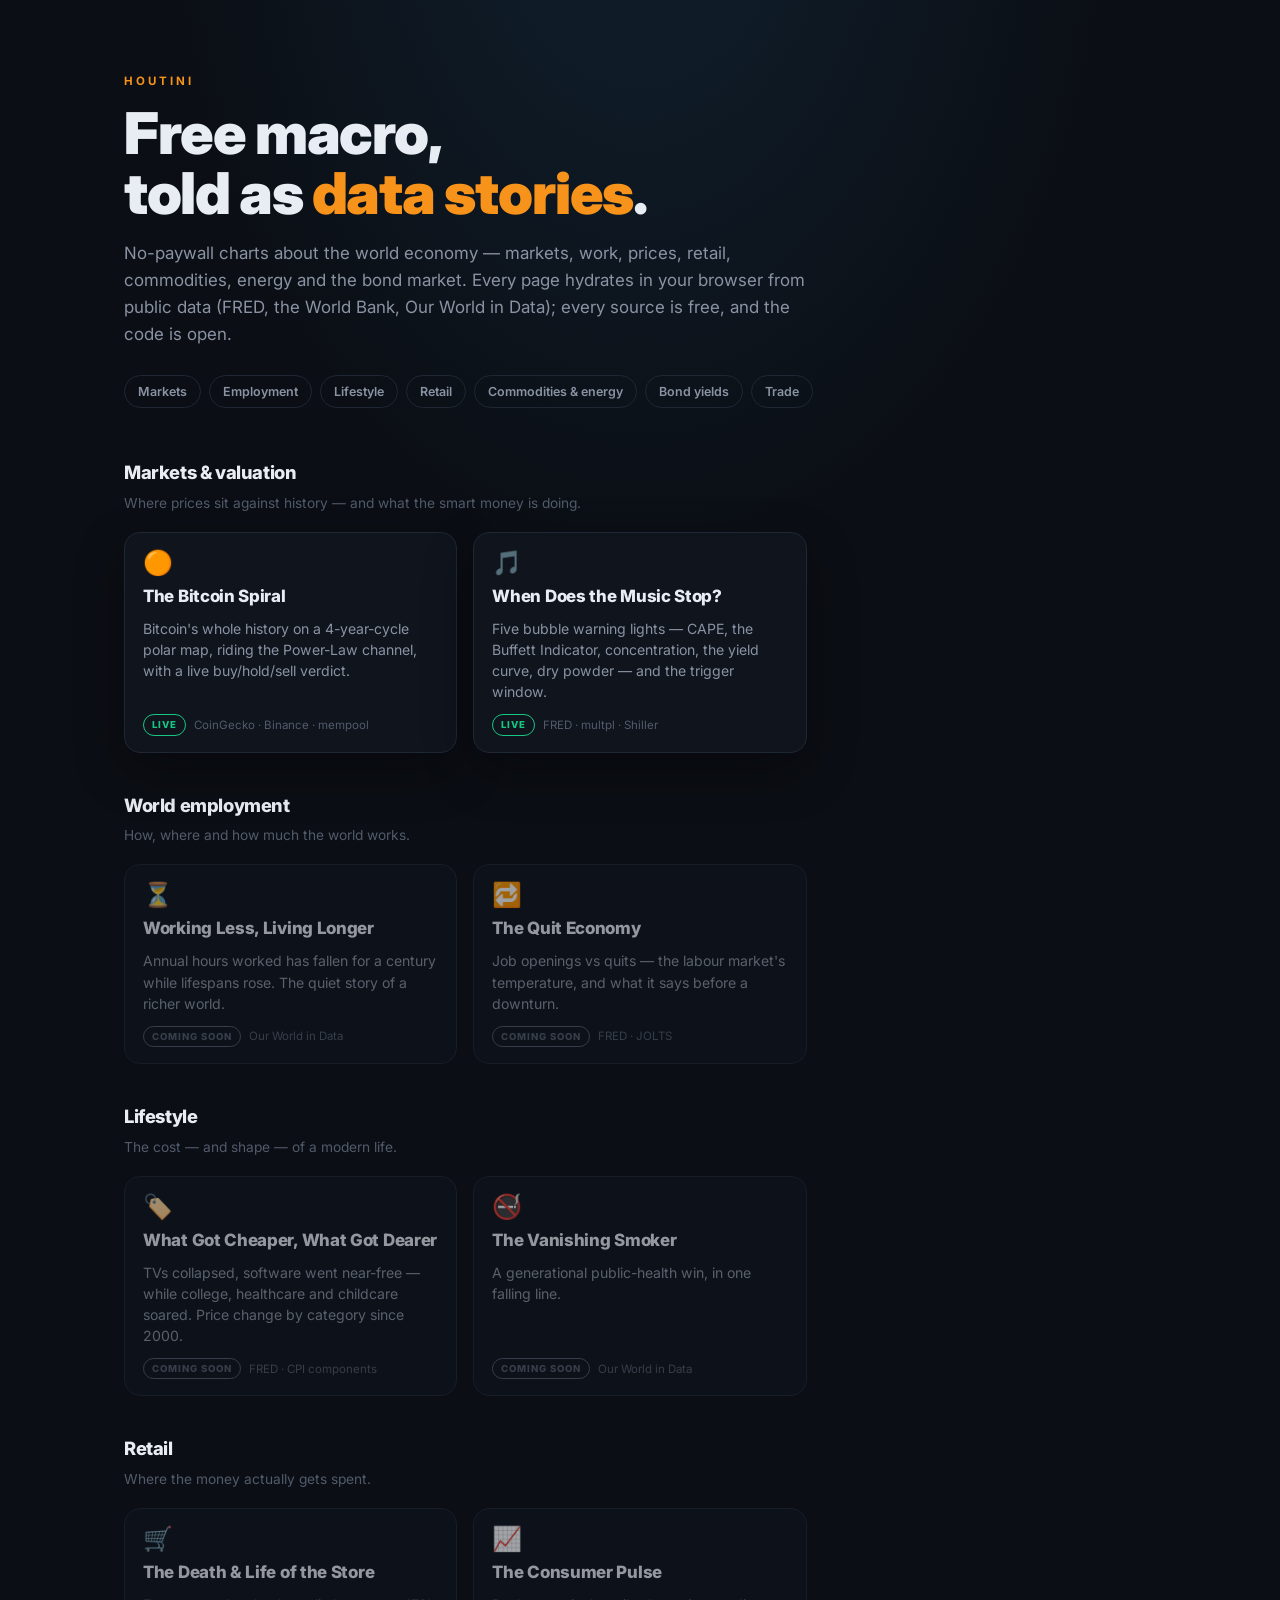
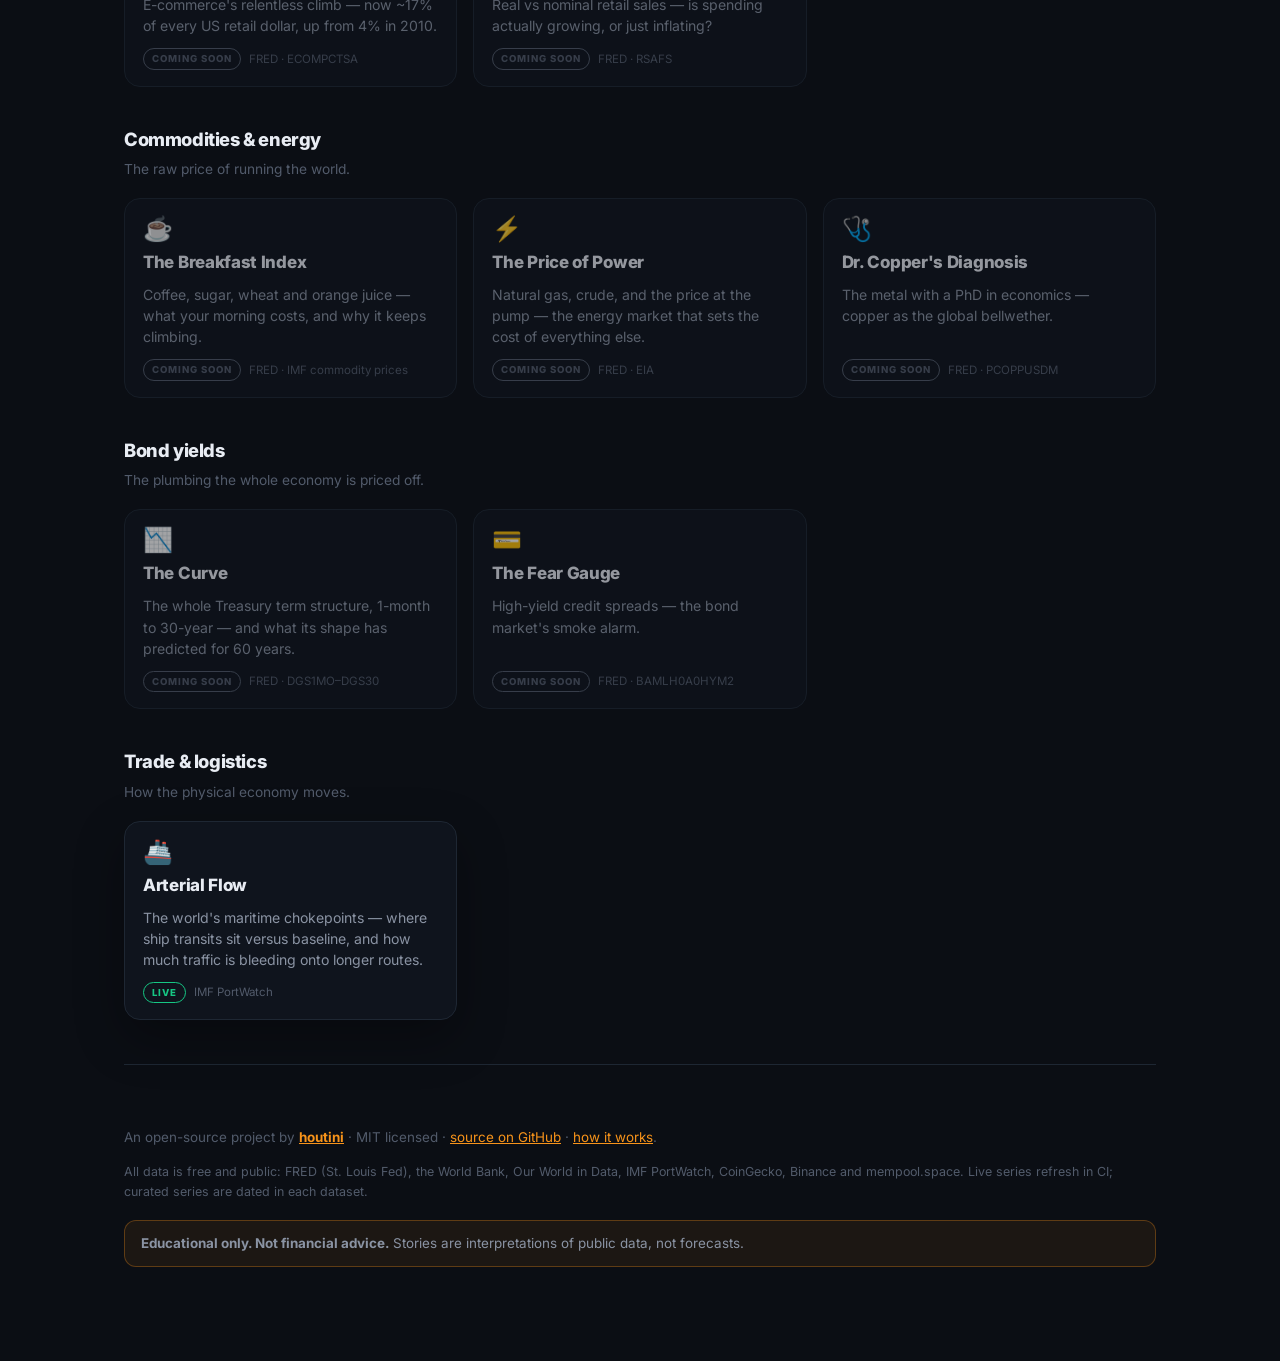
==== index.html @ 3eb6f9e7 "Reframe homepage as a free macro data-story hub + shared scaffold Turn the front door from a single " ====
<!DOCTYPE html>
<html lang="en">
<head>
<meta charset="utf-8">
<meta name="viewport" content="width=device-width, initial-scale=1">
<title>Mandala · free macro data stories by houtini</title>
<meta name="description" content="Free, no-paywall data stories about the world economy — markets, work, prices, retail, commodities, energy and bond yields. Every chart hydrates from public data; every source is free.">
<meta property="og:type" content="website">
<meta property="og:url" content="https://richybaxter.github.io/Mandala/">
<meta property="og:title" content="Mandala · free macro data stories">
<meta property="og:description" content="Free, no-paywall data stories about the world economy. By houtini.">
<meta property="og:image" content="https://richybaxter.github.io/Mandala/og.png">
<meta property="og:image:width" content="1200">
<meta property="og:image:height" content="630">
<meta name="twitter:card" content="summary_large_image">
<meta name="twitter:title" content="Mandala · free macro data stories">
<meta name="twitter:description" content="Free, no-paywall data stories about the world economy. By houtini.">
<meta name="twitter:image" content="https://richybaxter.github.io/Mandala/og.png">
<link rel="preconnect" href="https://fonts.googleapis.com">
<link rel="preconnect" href="https://fonts.gstatic.com" crossorigin>
<link href="https://fonts.googleapis.com/css2?family=Inter:wght@400;500;600;700;800;900&display=swap" rel="stylesheet">
<link rel="stylesheet" href="assets/macro.css">
</head>
<body>
<div class="wrap">

  <header class="hub-header reveal">
    <p class="kicker"><a href="https://houtini.com" target="_blank" rel="noopener">HOUTINI</a></p>
    <h1>Free macro,<br>told as <span class="accent">data stories</span>.</h1>
    <p class="lede">No-paywall charts about the world economy — markets, work, prices, retail, commodities, energy and the bond market. Every page hydrates in your browser from public data (FRED, the World Bank, Our World in Data); every source is free, and the code is open.</p>
    <nav class="themenav">
      <a href="#markets">Markets</a>
      <a href="#employment">Employment</a>
      <a href="#lifestyle">Lifestyle</a>
      <a href="#retail">Retail</a>
      <a href="#commodities">Commodities &amp; energy</a>
      <a href="#bonds">Bond yields</a>
      <a href="#trade">Trade</a>
    </nav>
  </header>

  <!-- MARKETS -->
  <section class="theme-sec reveal" id="markets">
    <h2>Markets &amp; valuation</h2>
    <p class="th-sub">Where prices sit against history — and what the smart money is doing.</p>
    <div class="cards">
      <a class="scard" href="dashboard.html">
        <div class="ic">🟠</div>
        <div class="t">The Bitcoin Spiral</div>
        <div class="hook">Bitcoin's whole history on a 4-year-cycle polar map, riding the Power-Law channel, with a live buy/hold/sell verdict.</div>
        <div class="meta"><span class="badge live">Live</span><span class="srcline">CoinGecko · Binance · mempool</span></div>
      </a>
      <a class="scard" href="dashboards/music-stops/index.html">
        <div class="ic">🎵</div>
        <div class="t">When Does the Music Stop?</div>
        <div class="hook">Five bubble warning lights — CAPE, the Buffett Indicator, concentration, the yield curve, dry powder — and the trigger window.</div>
        <div class="meta"><span class="badge live">Live</span><span class="srcline">FRED · multpl · Shiller</span></div>
      </a>
    </div>
  </section>

  <!-- EMPLOYMENT -->
  <section class="theme-sec reveal" id="employment">
    <h2>World employment</h2>
    <p class="th-sub">How, where and how much the world works.</p>
    <div class="cards">
      <div class="scard soon">
        <div class="ic">⏳</div>
        <div class="t">Working Less, Living Longer</div>
        <div class="hook">Annual hours worked has fallen for a century while lifespans rose. The quiet story of a richer world.</div>
        <div class="meta"><span class="badge soon">Coming soon</span><span class="srcline">Our World in Data</span></div>
      </div>
      <div class="scard soon">
        <div class="ic">🔁</div>
        <div class="t">The Quit Economy</div>
        <div class="hook">Job openings vs quits — the labour market's temperature, and what it says before a downturn.</div>
        <div class="meta"><span class="badge soon">Coming soon</span><span class="srcline">FRED · JOLTS</span></div>
      </div>
    </div>
  </section>

  <!-- LIFESTYLE -->
  <section class="theme-sec reveal" id="lifestyle">
    <h2>Lifestyle</h2>
    <p class="th-sub">The cost — and shape — of a modern life.</p>
    <div class="cards">
      <div class="scard soon">
        <div class="ic">🏷️</div>
        <div class="t">What Got Cheaper, What Got Dearer</div>
        <div class="hook">TVs collapsed, software went near-free — while college, healthcare and childcare soared. Price change by category since 2000.</div>
        <div class="meta"><span class="badge soon">Coming soon</span><span class="srcline">FRED · CPI components</span></div>
      </div>
      <div class="scard soon">
        <div class="ic">🚭</div>
        <div class="t">The Vanishing Smoker</div>
        <div class="hook">A generational public-health win, in one falling line.</div>
        <div class="meta"><span class="badge soon">Coming soon</span><span class="srcline">Our World in Data</span></div>
      </div>
    </div>
  </section>

  <!-- RETAIL -->
  <section class="theme-sec reveal" id="retail">
    <h2>Retail</h2>
    <p class="th-sub">Where the money actually gets spent.</p>
    <div class="cards">
      <div class="scard soon">
        <div class="ic">🛒</div>
        <div class="t">The Death &amp; Life of the Store</div>
        <div class="hook">E-commerce's relentless climb — now ~17% of every US retail dollar, up from 4% in 2010.</div>
        <div class="meta"><span class="badge soon">Coming soon</span><span class="srcline">FRED · ECOMPCTSA</span></div>
      </div>
      <div class="scard soon">
        <div class="ic">📈</div>
        <div class="t">The Consumer Pulse</div>
        <div class="hook">Real vs nominal retail sales — is spending actually growing, or just inflating?</div>
        <div class="meta"><span class="badge soon">Coming soon</span><span class="srcline">FRED · RSAFS</span></div>
      </div>
    </div>
  </section>

  <!-- COMMODITIES & ENERGY -->
  <section class="theme-sec reveal" id="commodities">
    <h2>Commodities &amp; energy</h2>
    <p class="th-sub">The raw price of running the world.</p>
    <div class="cards">
      <div class="scard soon">
        <div class="ic">☕</div>
        <div class="t">The Breakfast Index</div>
        <div class="hook">Coffee, sugar, wheat and orange juice — what your morning costs, and why it keeps climbing.</div>
        <div class="meta"><span class="badge soon">Coming soon</span><span class="srcline">FRED · IMF commodity prices</span></div>
      </div>
      <div class="scard soon">
        <div class="ic">⚡</div>
        <div class="t">The Price of Power</div>
        <div class="hook">Natural gas, crude, and the price at the pump — the energy market that sets the cost of everything else.</div>
        <div class="meta"><span class="badge soon">Coming soon</span><span class="srcline">FRED · EIA</span></div>
      </div>
      <div class="scard soon">
        <div class="ic">🩺</div>
        <div class="t">Dr. Copper's Diagnosis</div>
        <div class="hook">The metal with a PhD in economics — copper as the global bellwether.</div>
        <div class="meta"><span class="badge soon">Coming soon</span><span class="srcline">FRED · PCOPPUSDM</span></div>
      </div>
    </div>
  </section>

  <!-- BONDS -->
  <section class="theme-sec reveal" id="bonds">
    <h2>Bond yields</h2>
    <p class="th-sub">The plumbing the whole economy is priced off.</p>
    <div class="cards">
      <div class="scard soon">
        <div class="ic">📉</div>
        <div class="t">The Curve</div>
        <div class="hook">The whole Treasury term structure, 1-month to 30-year — and what its shape has predicted for 60 years.</div>
        <div class="meta"><span class="badge soon">Coming soon</span><span class="srcline">FRED · DGS1MO–DGS30</span></div>
      </div>
      <div class="scard soon">
        <div class="ic">💳</div>
        <div class="t">The Fear Gauge</div>
        <div class="hook">High-yield credit spreads — the bond market's smoke alarm.</div>
        <div class="meta"><span class="badge soon">Coming soon</span><span class="srcline">FRED · BAMLH0A0HYM2</span></div>
      </div>
    </div>
  </section>

  <!-- TRADE -->
  <section class="theme-sec reveal" id="trade">
    <h2>Trade &amp; logistics</h2>
    <p class="th-sub">How the physical economy moves.</p>
    <div class="cards">
      <a class="scard" href="dashboards/maritime/index.html">
        <div class="ic">🚢</div>
        <div class="t">Arterial Flow</div>
        <div class="hook">The world's maritime chokepoints — where ship transits sit versus baseline, and how much traffic is bleeding onto longer routes.</div>
        <div class="meta"><span class="badge live">Live</span><span class="srcline">IMF PortWatch</span></div>
      </a>
    </div>
  </section>

  <footer class="site reveal">
    <p>An open-source project by <strong><a href="https://houtini.com" target="_blank" rel="noopener">houtini</a></strong> · MIT licensed · <a href="https://github.com/richyBaxter/Mandala" target="_blank" rel="noopener">source on GitHub</a> · <a href="docs/how-it-works.md">how it works</a>.</p>
    <p class="src">All data is free and public: FRED (St. Louis Fed), the World Bank, Our World in Data, IMF PortWatch, CoinGecko, Binance and mempool.space. Live series refresh in CI; curated series are dated in each dataset.</p>
    <p class="disc"><strong>Educational only. Not financial advice.</strong> Stories are interpretations of public data, not forecasts.</p>
  </footer>

</div>
<script src="assets/macro.js"></script>
</body>
</html>
---- assets/macro.css ----
/* houtini · Mandala — shared macro design system.
   House tokens + the data-story scaffold (hub cards + story chapters),
   extracted from dashboards/music-stops so new stories stay thin.
   No build step: link this, then assets/macro.js. */

:root {
  color-scheme: dark;
  /* house tokens */
  --bg:#0b0e14; --panel:#0f141d; --panel2:#0c111a; --border:#1e2733;
  --ink:#e8ecf3; --muted:#8a93a3; --faint:#525b6b;
  --btc:#f7931a; --buy:#16c784; --fair:#f0a92b; --sell:#ea3943; --sky:#38bdf8;
  /* complementary data-viz extension */
  --violet:#a78bfa; --pink:#ec4899; --crimson:#b11226;
  --danger:#ea3943; --danger-band:rgba(234,57,67,.12);
}
* { box-sizing:border-box; }
html { scroll-behavior:smooth; }
body {
  margin:0; font-family:Inter,-apple-system,"Segoe UI",Roboto,Helvetica,Arial,sans-serif;
  background:var(--bg); color:var(--ink); line-height:1.6; -webkit-font-smoothing:antialiased;
  background-image:radial-gradient(70% 45% at 50% -5%, #10202e 0%, var(--bg) 55%);
}
.wrap { max-width:1080px; margin:0 auto; padding:0 24px; }
a { color:var(--btc); }

/* ---------- shared header ---------- */
.kicker { color:var(--btc); font-size:.72rem; font-weight:700; letter-spacing:3px; margin:0 0 14px; }
.kicker a { color:inherit; text-decoration:none; }
.lede { color:var(--muted); max-width:64ch; font-size:1.06rem; }

/* ---------- HUB homepage ---------- */
.hub-header { padding:72px 0 8px; }
.hub-header h1 { font-size:clamp(2.4rem,6vw,3.6rem); font-weight:900; letter-spacing:-1.4px; margin:0 0 14px; line-height:1.03; }
.hub-header h1 .accent { color:var(--btc); }
.themenav { display:flex; flex-wrap:wrap; gap:8px; margin:26px 0 8px; }
.themenav a { font-size:.78rem; font-weight:600; color:var(--muted); text-decoration:none;
  border:1px solid var(--border); border-radius:999px; padding:6px 13px; transition:border-color .15s,color .15s; }
.themenav a:hover { border-color:var(--btc); color:var(--btc); }

.theme-sec { padding:34px 0 4px; }
.theme-sec h2 { font-size:1.15rem; font-weight:800; letter-spacing:-.4px; margin:0 0 4px; }
.theme-sec .th-sub { color:var(--faint); font-size:.86rem; margin:0 0 18px; }

.cards { display:grid; grid-template-columns:repeat(auto-fill, minmax(290px,1fr)); gap:16px; }
.scard { position:relative; display:flex; flex-direction:column; gap:8px;
  background:var(--panel); border:1px solid var(--border); border-radius:16px; padding:18px 18px 16px;
  text-decoration:none; color:var(--ink); box-shadow:0 18px 50px rgba(0,0,0,.32);
  transition:border-color .15s, transform .15s, box-shadow .15s; }
.scard:hover { border-color:var(--btc); transform:translateY(-3px); box-shadow:0 26px 60px rgba(0,0,0,.45); }
.scard.soon { opacity:.62; cursor:default; box-shadow:none; }
.scard.soon:hover { border-color:var(--border); transform:none; }
.scard .ic { font-size:1.5rem; line-height:1; }
.scard .t { font-size:1.06rem; font-weight:800; letter-spacing:-.3px; }
.scard .hook { color:var(--muted); font-size:.88rem; line-height:1.5; flex:1; }
.scard .meta { display:flex; align-items:center; gap:8px; margin-top:4px; }
.badge { font-size:.6rem; font-weight:800; letter-spacing:1px; text-transform:uppercase;
  border-radius:999px; padding:2px 8px; border:1px solid currentColor; }
.badge.live { color:var(--buy); }
.badge.curated { color:var(--fair); }
.badge.soon { color:var(--faint); }
.scard .srcline { color:var(--faint); font-size:.72rem; }

/* ---------- STORY scaffold (chapters) ---------- */
.progress { position:fixed; top:0; left:0; height:3px; width:0%; z-index:60;
  background:linear-gradient(90deg,var(--btc),var(--danger)); transition:width .1s linear; }
.story-header { padding:72px 0 8px; text-align:center; }
.story-header h1 { font-size:clamp(2.2rem,7vw,3.8rem); font-weight:900; letter-spacing:-1.4px; margin:0 0 14px; line-height:1.04; }
.story-header .lede { margin:0 auto 10px; }
.scrollcue { margin:42px auto 0; color:var(--faint); font-size:.78rem; letter-spacing:2px; text-align:center; animation:bob 2s ease-in-out infinite; }
@keyframes bob { 0%,100%{ transform:translateY(0);} 50%{ transform:translateY(6px);} }

section.chapter { padding:64px 0; border-top:1px solid var(--border); }
section.chapter:first-of-type { border-top:0; }
.chnum { font-size:.74rem; font-weight:700; letter-spacing:3px; color:var(--btc); margin:0 0 8px; }
.chtitle { font-size:clamp(1.5rem,4vw,2.1rem); font-weight:800; letter-spacing:-.6px; margin:0 0 6px; }
.chsub { color:var(--muted); margin:0 0 24px; max-width:64ch; }

.stat-row { display:flex; flex-wrap:wrap; gap:14px; margin:0 0 22px; }
.stat { background:var(--panel); border:1px solid var(--border); border-radius:14px; padding:14px 18px; flex:1; min-width:150px; }
.stat .big { font-size:1.9rem; font-weight:900; letter-spacing:-1px; line-height:1; }
.stat .big.alarm { color:var(--danger); } .stat .big.accent { color:var(--btc); } .stat .big.good { color:var(--buy); }
.stat .lab { color:var(--muted); font-size:.76rem; margin-top:7px; }

.card { background:var(--panel); border:1px solid var(--border); border-radius:18px;
  padding:18px 20px 14px; box-shadow:0 24px 60px rgba(0,0,0,.4); }
.card h3 { font-size:.98rem; font-weight:700; margin:0 0 2px; }
.card .hint { color:var(--muted); font-size:.8rem; margin:0 0 14px; }
.chart-box { position:relative; height:340px; }
.chart-box.short { height:230px; }
canvas { width:100% !important; }
.twin { display:grid; grid-template-columns:1fr 1fr; gap:18px; align-items:center; }
@media (max-width:720px){ .twin { grid-template-columns:1fr; } }

.ai { margin:20px 0 0; background:var(--panel2); border:1px solid var(--border);
  border-left:3px solid var(--sky); border-radius:12px; padding:16px 18px; }
.ai .badge2 { font-size:.6rem; font-weight:800; letter-spacing:1.5px; color:var(--sky);
  border:1px solid var(--sky); border-radius:999px; padding:2px 8px; }
.ai .src { font-size:.66rem; color:var(--faint); margin-left:8px; }
.ai p { margin:12px 0 0; font-size:1.04rem; color:var(--ink); }

/* reveal-on-scroll */
.reveal { opacity:0; transform:translateY(26px); transition:opacity .7s ease, transform .7s ease; }
.reveal.in { opacity:1; transform:none; }
@media (prefers-reduced-motion: reduce){ .reveal { opacity:1; transform:none; transition:none; } .scrollcue{ animation:none; } }

/* ---------- shared footer ---------- */
footer.site { color:var(--faint); font-size:.84rem; padding:48px 0 80px; border-top:1px solid var(--border); margin-top:40px; }
footer.site a { color:var(--btc); }
footer.site .src { font-size:.78rem; margin-top:10px; }
.back { display:inline-block; margin-bottom:18px; color:var(--btc); text-decoration:none; font-size:.9rem; }
.disc { background:rgba(247,147,26,.07); border:1px solid rgba(247,147,26,.3);
  padding:12px 16px; border-radius:12px; font-size:.84rem; color:var(--muted); margin-top:18px; }
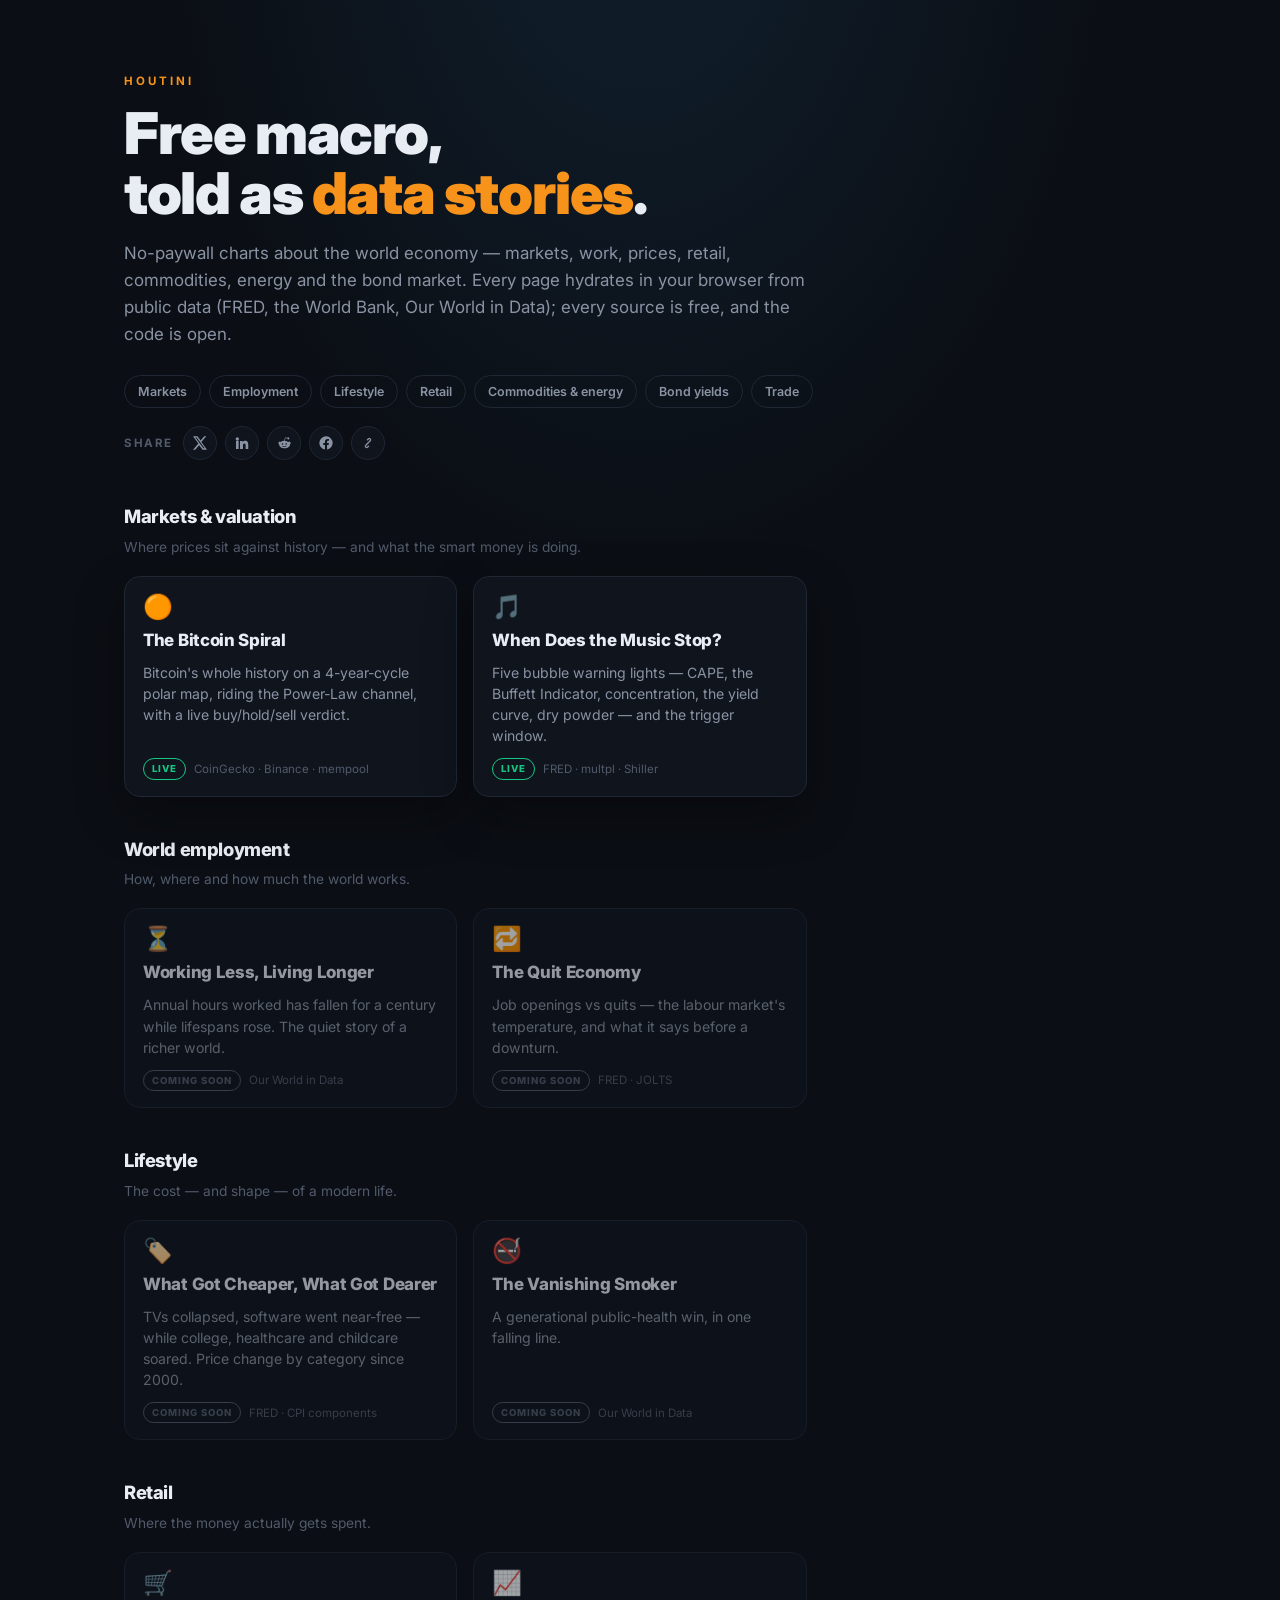
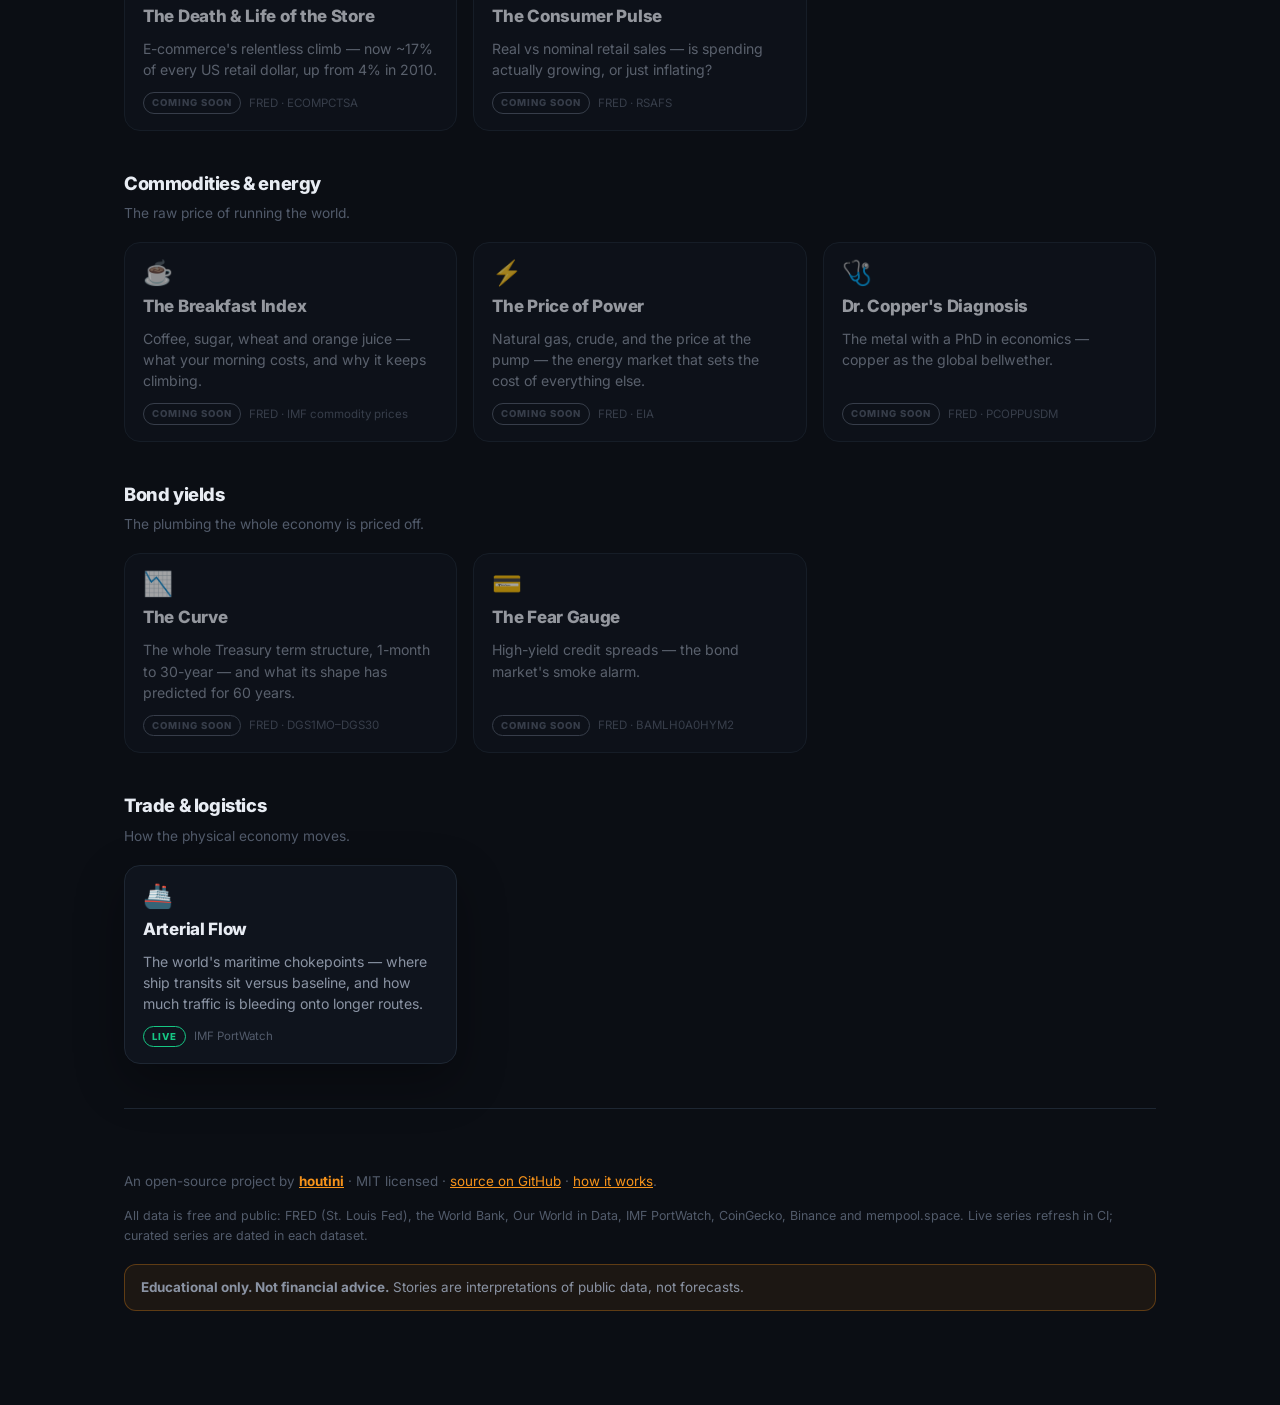
==== commit 717d1984: "Add share buttons, page-stats scaffold, and Dataset structured data - assets/macro.js + macro.css: a" ====
--- a/index.html
+++ b/index.html
@@ -20,6 +20,71 @@
 <link rel="preconnect" href="https://fonts.gstatic.com" crossorigin>
 <link href="https://fonts.googleapis.com/css2?family=Inter:wght@400;500;600;700;800;900&display=swap" rel="stylesheet">
 <link rel="stylesheet" href="assets/macro.css">
+<script type="application/ld+json">
+{
+  "@context": "https://schema.org",
+  "@graph": [
+    {
+      "@type": "WebSite",
+      "@id": "https://richybaxter.github.io/Mandala/#website",
+      "url": "https://richybaxter.github.io/Mandala/",
+      "name": "Mandala — free macro data stories",
+      "description": "Free, no-paywall data stories about the world economy: markets, employment, lifestyle, retail, commodities, energy and bond yields.",
+      "publisher": { "@id": "https://houtini.com/#org" },
+      "inLanguage": "en"
+    },
+    {
+      "@type": "Organization",
+      "@id": "https://houtini.com/#org",
+      "name": "houtini",
+      "url": "https://houtini.com",
+      "sameAs": ["https://github.com/richyBaxter/Mandala"]
+    },
+    {
+      "@type": "DataCatalog",
+      "@id": "https://richybaxter.github.io/Mandala/#catalog",
+      "name": "Mandala data stories",
+      "description": "A catalogue of free, browser-rendered macroeconomic data stories, each sourced from public data (FRED, the World Bank, Our World in Data, IMF PortWatch).",
+      "url": "https://richybaxter.github.io/Mandala/",
+      "publisher": { "@id": "https://houtini.com/#org" },
+      "isAccessibleForFree": true,
+      "license": "https://opensource.org/licenses/MIT",
+      "dataset": [
+        {
+          "@type": "Dataset",
+          "name": "The Bitcoin Spiral & Monitor",
+          "description": "Bitcoin price on a 4-year-cycle Power-Law map, plus live valuation, sentiment, flow and network signals synthesised into a single verdict.",
+          "url": "https://richybaxter.github.io/Mandala/dashboard.html",
+          "keywords": ["Bitcoin", "Power Law", "valuation", "ETF flows", "cryptocurrency"],
+          "creator": { "@id": "https://houtini.com/#org" },
+          "isAccessibleForFree": true,
+          "license": "https://opensource.org/licenses/MIT"
+        },
+        {
+          "@type": "Dataset",
+          "name": "When Does the Music Stop? — US market-bubble indicators",
+          "description": "Five valuation and risk indicators (Shiller CAPE, Buffett Indicator, S&P 500 concentration, the 10Y-3M yield curve, institutional cash reserves) and a trigger-window timeline.",
+          "url": "https://richybaxter.github.io/Mandala/dashboards/music-stops/",
+          "keywords": ["Shiller CAPE", "Buffett Indicator", "yield curve", "market concentration", "stock market valuation"],
+          "creator": { "@id": "https://houtini.com/#org" },
+          "isAccessibleForFree": true,
+          "license": "https://opensource.org/licenses/MIT"
+        },
+        {
+          "@type": "Dataset",
+          "name": "Arterial Flow — maritime chokepoints",
+          "description": "Daily ship-transit deviation from baseline at the world's maritime chokepoints, and how much traffic is diverting onto longer routes.",
+          "url": "https://richybaxter.github.io/Mandala/dashboards/maritime/",
+          "keywords": ["maritime trade", "chokepoints", "shipping", "trade diversion", "logistics"],
+          "creator": { "@id": "https://houtini.com/#org" },
+          "isAccessibleForFree": true,
+          "license": "https://opensource.org/licenses/MIT"
+        }
+      ]
+    }
+  ]
+}
+</script>
 </head>
 <body>
 <div class="wrap">
@@ -37,6 +102,7 @@
       <a href="#bonds">Bond yields</a>
       <a href="#trade">Trade</a>
     </nav>
+    <div class="share" data-share data-title="Mandala · free macro data stories" style="margin-top:18px"></div>
   </header>
 
   <!-- MARKETS -->
@@ -180,6 +246,7 @@
   </section>
 
   <footer class="site reveal">
+    <div class="stats" data-views style="margin-bottom:16px"></div>
     <p>An open-source project by <strong><a href="https://houtini.com" target="_blank" rel="noopener">houtini</a></strong> · MIT licensed · <a href="https://github.com/richyBaxter/Mandala" target="_blank" rel="noopener">source on GitHub</a> · <a href="docs/how-it-works.md">how it works</a>.</p>
     <p class="src">All data is free and public: FRED (St. Louis Fed), the World Bank, Our World in Data, IMF PortWatch, CoinGecko, Binance and mempool.space. Live series refresh in CI; curated series are dated in each dataset.</p>
     <p class="disc"><strong>Educational only. Not financial advice.</strong> Stories are interpretations of public data, not forecasts.</p>
--- a/assets/macro.css
+++ b/assets/macro.css
@@ -103,6 +103,24 @@
 .reveal.in { opacity:1; transform:none; }
 @media (prefers-reduced-motion: reduce){ .reveal { opacity:1; transform:none; transition:none; } .scrollcue{ animation:none; } }
 
+/* ---------- share bar ---------- */
+.share { display:flex; align-items:center; gap:8px; flex-wrap:wrap; }
+.share .lbl { color:var(--faint); font-size:.72rem; font-weight:700; letter-spacing:1.5px; text-transform:uppercase; margin-right:2px; }
+.share button { display:inline-flex; align-items:center; justify-content:center; width:34px; height:34px; padding:0;
+  background:var(--panel); border:1px solid var(--border); border-radius:999px; color:var(--muted);
+  cursor:pointer; transition:border-color .15s, color .15s, transform .15s; }
+.share button:hover { border-color:var(--btc); color:var(--btc); transform:translateY(-2px); }
+.share button svg { width:16px; height:16px; fill:currentColor; }
+.share .copied { color:var(--buy); font-size:.74rem; font-weight:600; opacity:0; transition:opacity .2s; }
+.share .copied.show { opacity:1; }
+
+/* ---------- page stats ---------- */
+.stats { display:inline-flex; align-items:center; gap:14px; flex-wrap:wrap; color:var(--faint); font-size:.8rem; }
+.stats .pill { display:inline-flex; align-items:baseline; gap:6px; border:1px solid var(--border);
+  border-radius:999px; padding:5px 12px; }
+.stats .pill b { color:var(--ink); font-weight:800; font-variant-numeric:tabular-nums; font-size:.92rem; }
+.stats .pill .dot { width:7px; height:7px; border-radius:50%; background:var(--buy); display:inline-block; align-self:center; }
+
 /* ---------- shared footer ---------- */
 footer.site { color:var(--faint); font-size:.84rem; padding:48px 0 80px; border-top:1px solid var(--border); margin-top:40px; }
 footer.site a { color:var(--btc); }
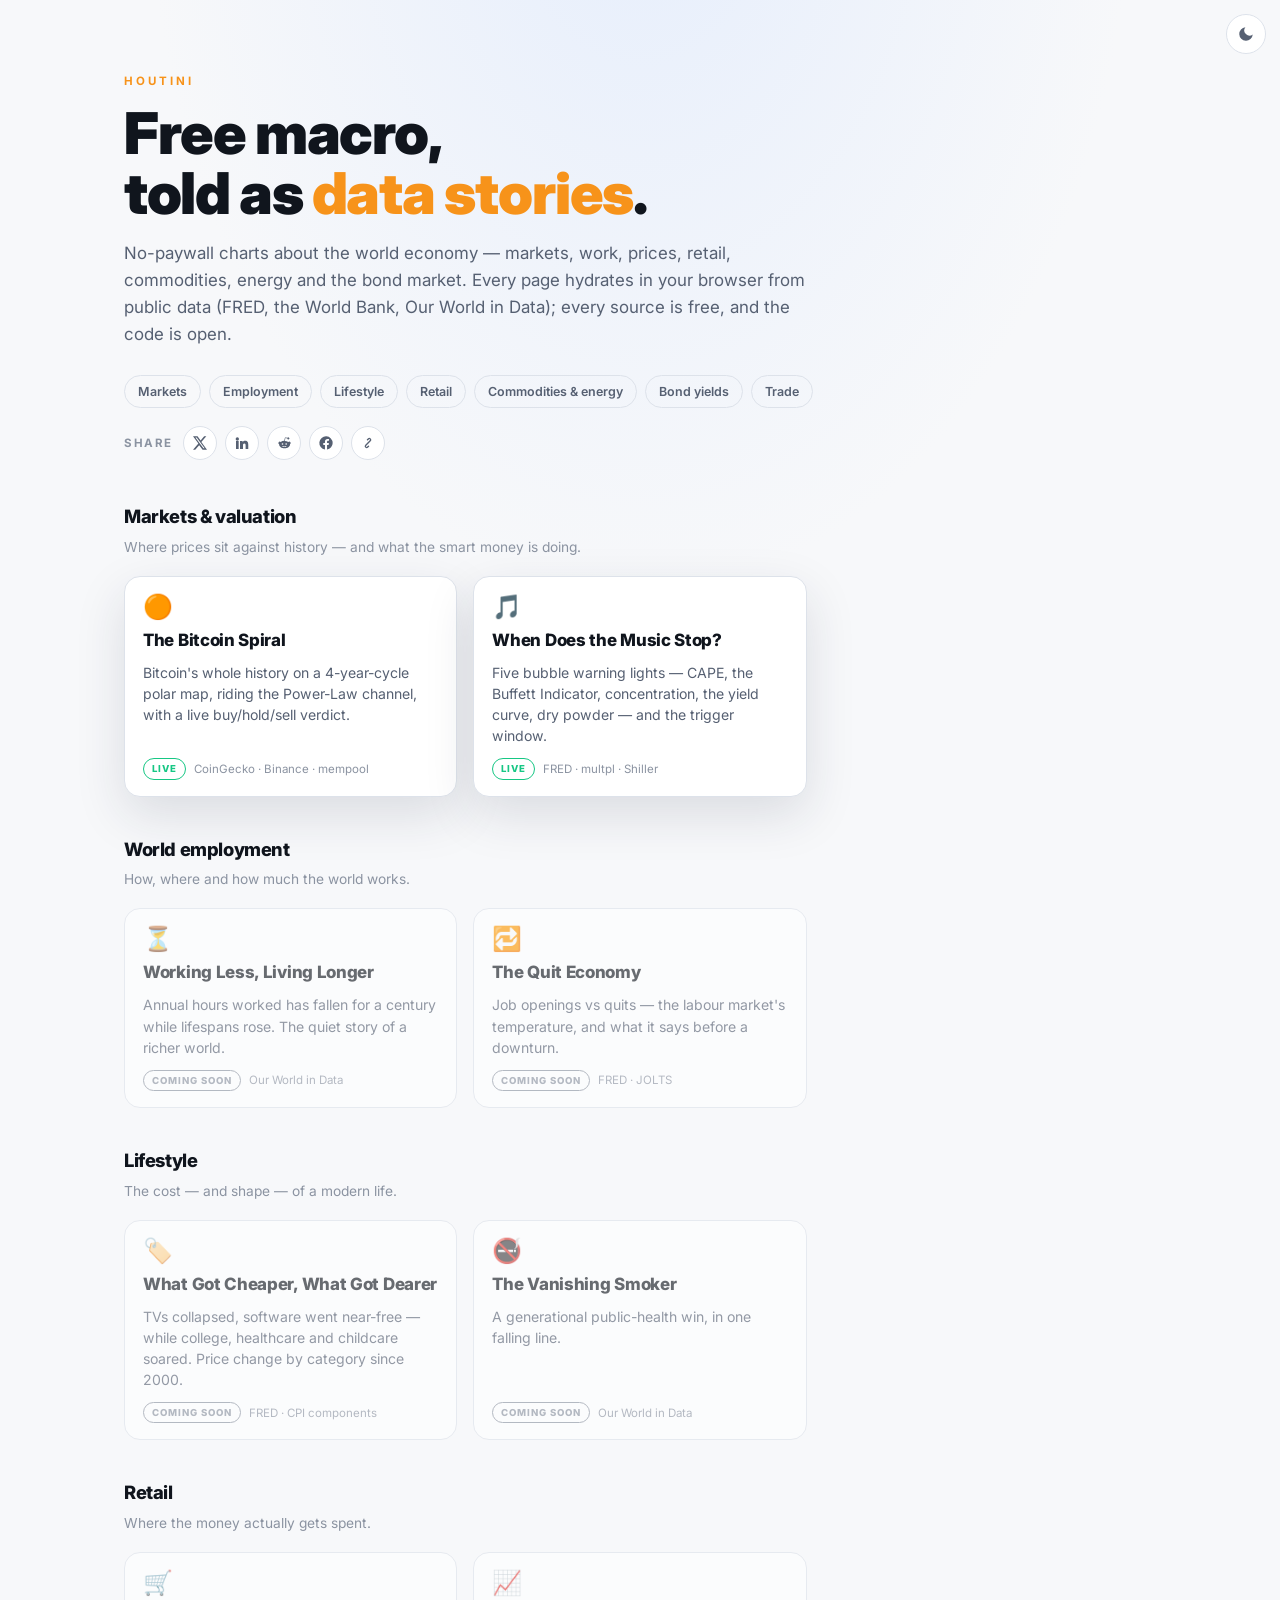
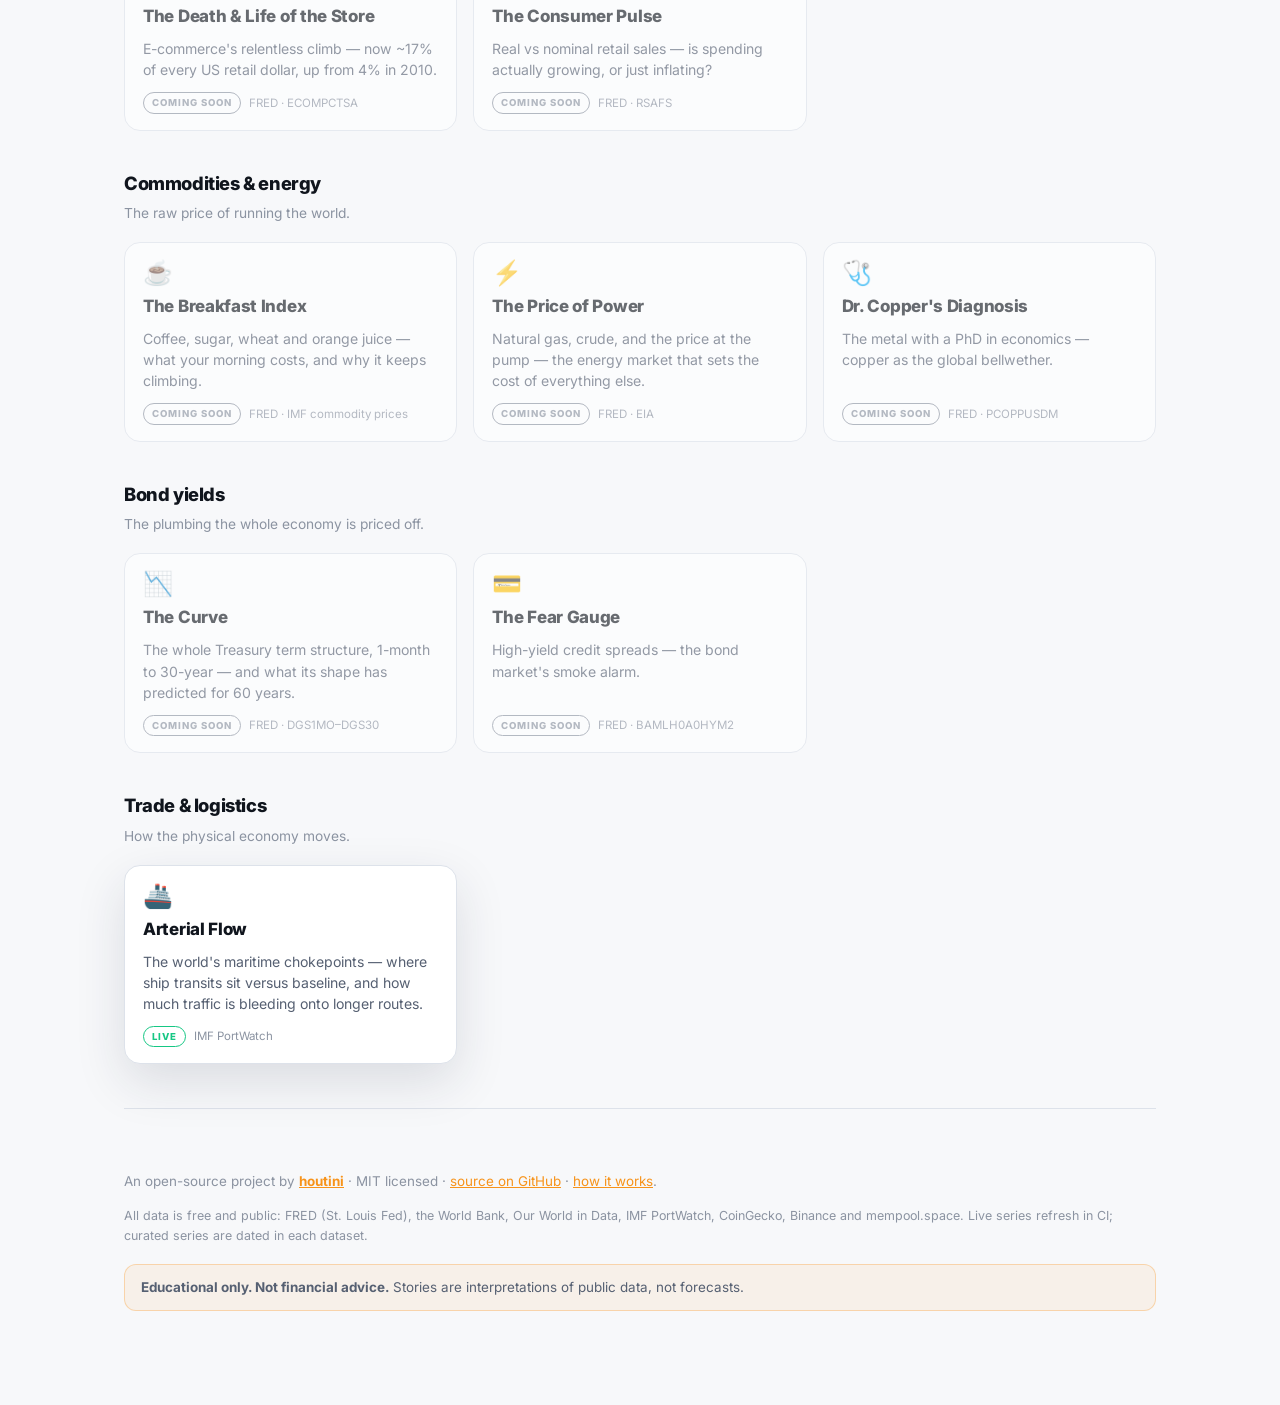
==== commit 2e930aa0: "music-stops: light/dark mode, technical narratives, authority links - Light/dark theme with a persis" ====
--- a/index.html
+++ b/index.html
@@ -20,6 +20,7 @@
 <link rel="preconnect" href="https://fonts.gstatic.com" crossorigin>
 <link href="https://fonts.googleapis.com/css2?family=Inter:wght@400;500;600;700;800;900&display=swap" rel="stylesheet">
 <link rel="stylesheet" href="assets/macro.css">
+<script>/* set theme before paint to avoid a flash */(function(){try{var t=localStorage.getItem('mandala-theme')||(window.matchMedia&&matchMedia('(prefers-color-scheme: light)').matches?'light':'dark');document.documentElement.dataset.theme=t;}catch(e){}})();</script>
 <script type="application/ld+json">
 {
   "@context": "https://schema.org",
--- a/assets/macro.css
+++ b/assets/macro.css
@@ -5,23 +5,40 @@
 
 :root {
   color-scheme: dark;
-  /* house tokens */
+  /* house tokens (dark = default) */
   --bg:#0b0e14; --panel:#0f141d; --panel2:#0c111a; --border:#1e2733;
   --ink:#e8ecf3; --muted:#8a93a3; --faint:#525b6b;
   --btc:#f7931a; --buy:#16c784; --fair:#f0a92b; --sell:#ea3943; --sky:#38bdf8;
   /* complementary data-viz extension */
   --violet:#a78bfa; --pink:#ec4899; --crimson:#b11226;
   --danger:#ea3943; --danger-band:rgba(234,57,67,.12);
+  /* theme-dependent surfaces (flip in light mode) */
+  --grid:rgba(255,255,255,.05); --hero-glow:#10202e; --slice-rest:#222b38; --shadow:rgba(0,0,0,.38);
+}
+[data-theme="light"] {
+  color-scheme: light;
+  --bg:#f7f8fa; --panel:#ffffff; --panel2:#eef1f5; --border:#dde2ea;
+  --ink:#10151d; --muted:#566072; --faint:#8b93a1;
+  --grid:rgba(15,20,30,.07); --hero-glow:#e6eefc; --slice-rest:#cfd6e2; --shadow:rgba(30,40,60,.13);
 }
 * { box-sizing:border-box; }
 html { scroll-behavior:smooth; }
 body {
   margin:0; font-family:Inter,-apple-system,"Segoe UI",Roboto,Helvetica,Arial,sans-serif;
   background:var(--bg); color:var(--ink); line-height:1.6; -webkit-font-smoothing:antialiased;
-  background-image:radial-gradient(70% 45% at 50% -5%, #10202e 0%, var(--bg) 55%);
+  background-image:radial-gradient(70% 45% at 50% -5%, var(--hero-glow) 0%, var(--bg) 55%);
+  transition:background-color .3s ease, color .3s ease;
 }
 .wrap { max-width:1080px; margin:0 auto; padding:0 24px; }
 a { color:var(--btc); }
+
+/* light/dark toggle (auto-injected by macro.js) */
+.theme-toggle { position:fixed; top:14px; right:14px; z-index:70; width:40px; height:40px;
+  display:inline-flex; align-items:center; justify-content:center; cursor:pointer;
+  background:var(--panel); border:1px solid var(--border); border-radius:999px; color:var(--muted);
+  transition:border-color .15s, color .15s, background-color .3s; }
+.theme-toggle:hover { border-color:var(--btc); color:var(--btc); }
+.theme-toggle svg { width:18px; height:18px; fill:currentColor; }
 
 /* ---------- shared header ---------- */
 .kicker { color:var(--btc); font-size:.72rem; font-weight:700; letter-spacing:3px; margin:0 0 14px; }
@@ -44,9 +61,9 @@
 .cards { display:grid; grid-template-columns:repeat(auto-fill, minmax(290px,1fr)); gap:16px; }
 .scard { position:relative; display:flex; flex-direction:column; gap:8px;
   background:var(--panel); border:1px solid var(--border); border-radius:16px; padding:18px 18px 16px;
-  text-decoration:none; color:var(--ink); box-shadow:0 18px 50px rgba(0,0,0,.32);
-  transition:border-color .15s, transform .15s, box-shadow .15s; }
-.scard:hover { border-color:var(--btc); transform:translateY(-3px); box-shadow:0 26px 60px rgba(0,0,0,.45); }
+  text-decoration:none; color:var(--ink); box-shadow:0 18px 50px var(--shadow);
+  transition:border-color .15s, transform .15s, box-shadow .15s, background-color .3s; }
+.scard:hover { border-color:var(--btc); transform:translateY(-3px); box-shadow:0 26px 60px var(--shadow); }
 .scard.soon { opacity:.62; cursor:default; box-shadow:none; }
 .scard.soon:hover { border-color:var(--border); transform:none; }
 .scard .ic { font-size:1.5rem; line-height:1; }
@@ -82,7 +99,7 @@
 .stat .lab { color:var(--muted); font-size:.76rem; margin-top:7px; }
 
 .card { background:var(--panel); border:1px solid var(--border); border-radius:18px;
-  padding:18px 20px 14px; box-shadow:0 24px 60px rgba(0,0,0,.4); }
+  padding:18px 20px 14px; box-shadow:0 24px 60px var(--shadow); transition:background-color .3s, border-color .3s; }
 .card h3 { font-size:.98rem; font-weight:700; margin:0 0 2px; }
 .card .hint { color:var(--muted); font-size:.8rem; margin:0 0 14px; }
 .chart-box { position:relative; height:340px; }
@@ -120,6 +137,7 @@
   border-radius:999px; padding:5px 12px; }
 .stats .pill b { color:var(--ink); font-weight:800; font-variant-numeric:tabular-nums; font-size:.92rem; }
 .stats .pill .dot { width:7px; height:7px; border-radius:50%; background:var(--buy); display:inline-block; align-self:center; }
+.stats .hitbadge { height:22px; border-radius:5px; display:block; opacity:.92; }
 
 /* ---------- shared footer ---------- */
 footer.site { color:var(--faint); font-size:.84rem; padding:48px 0 80px; border-top:1px solid var(--border); margin-top:40px; }
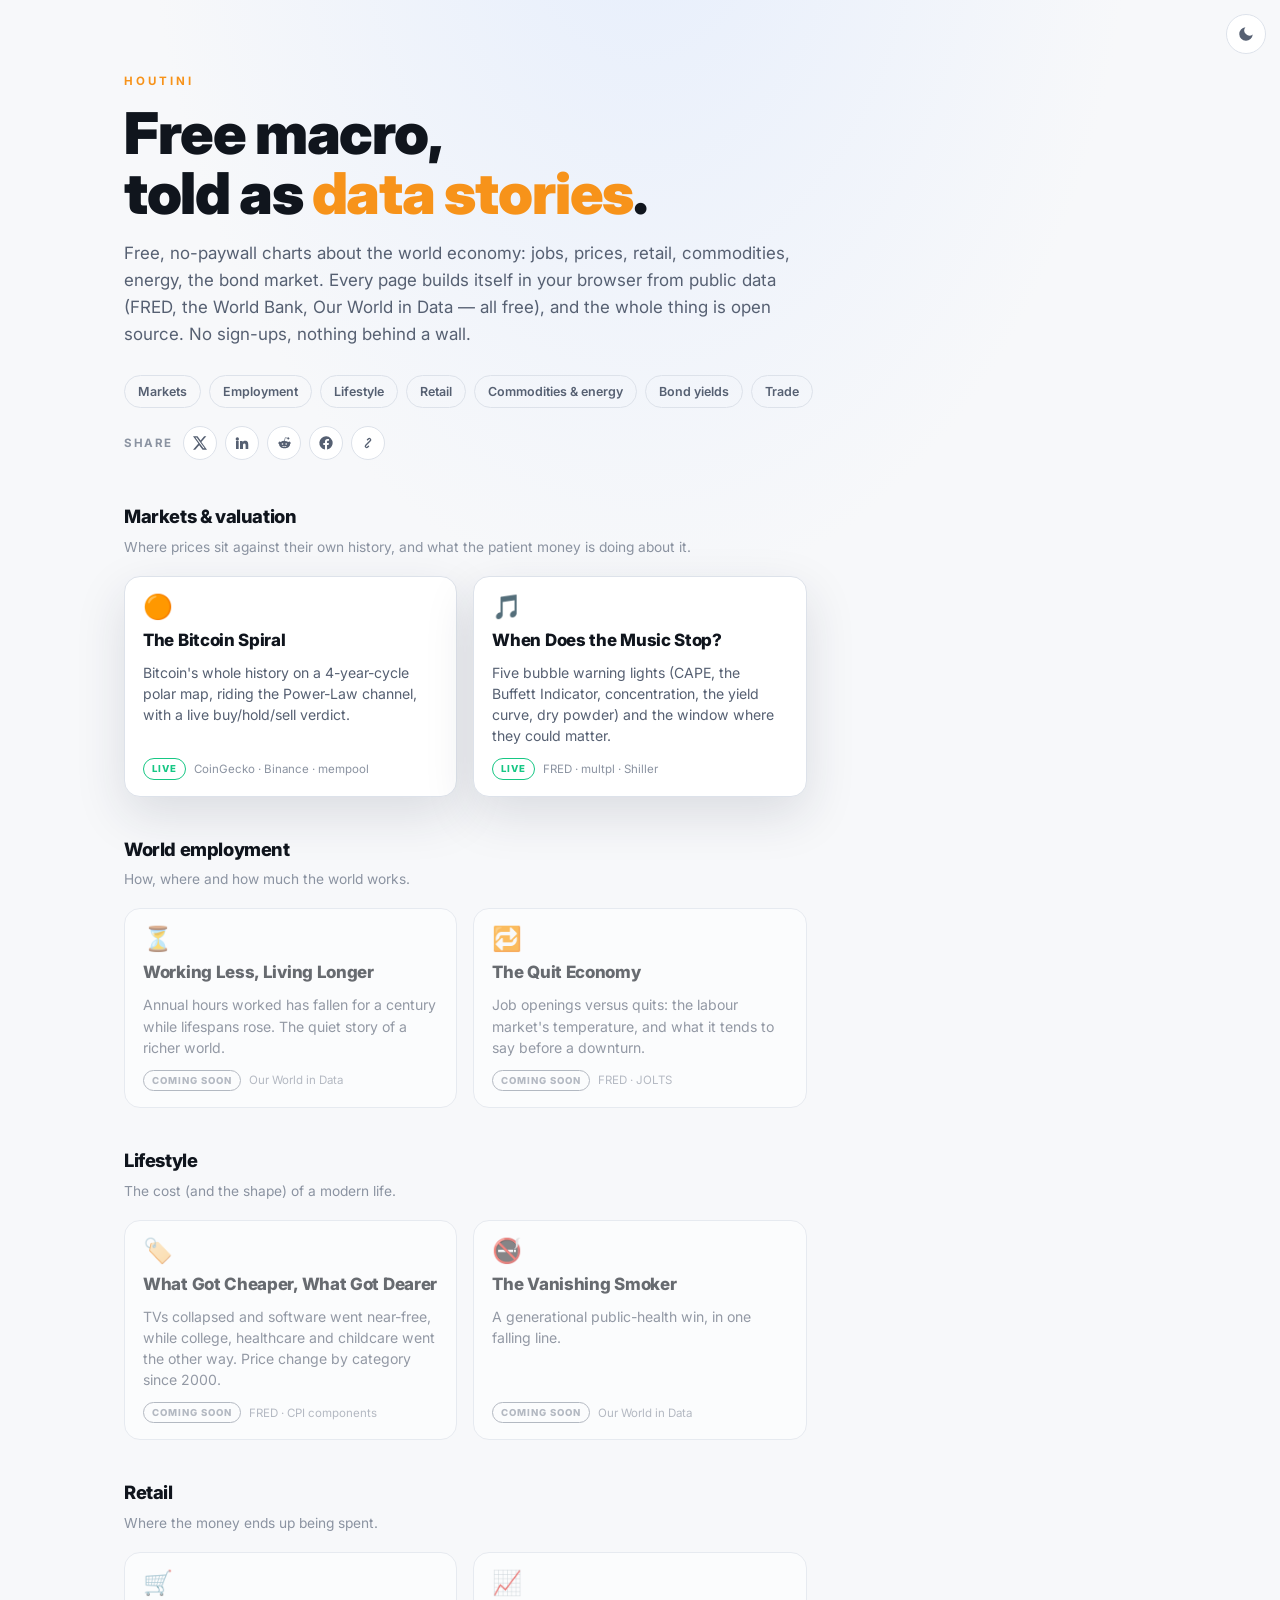
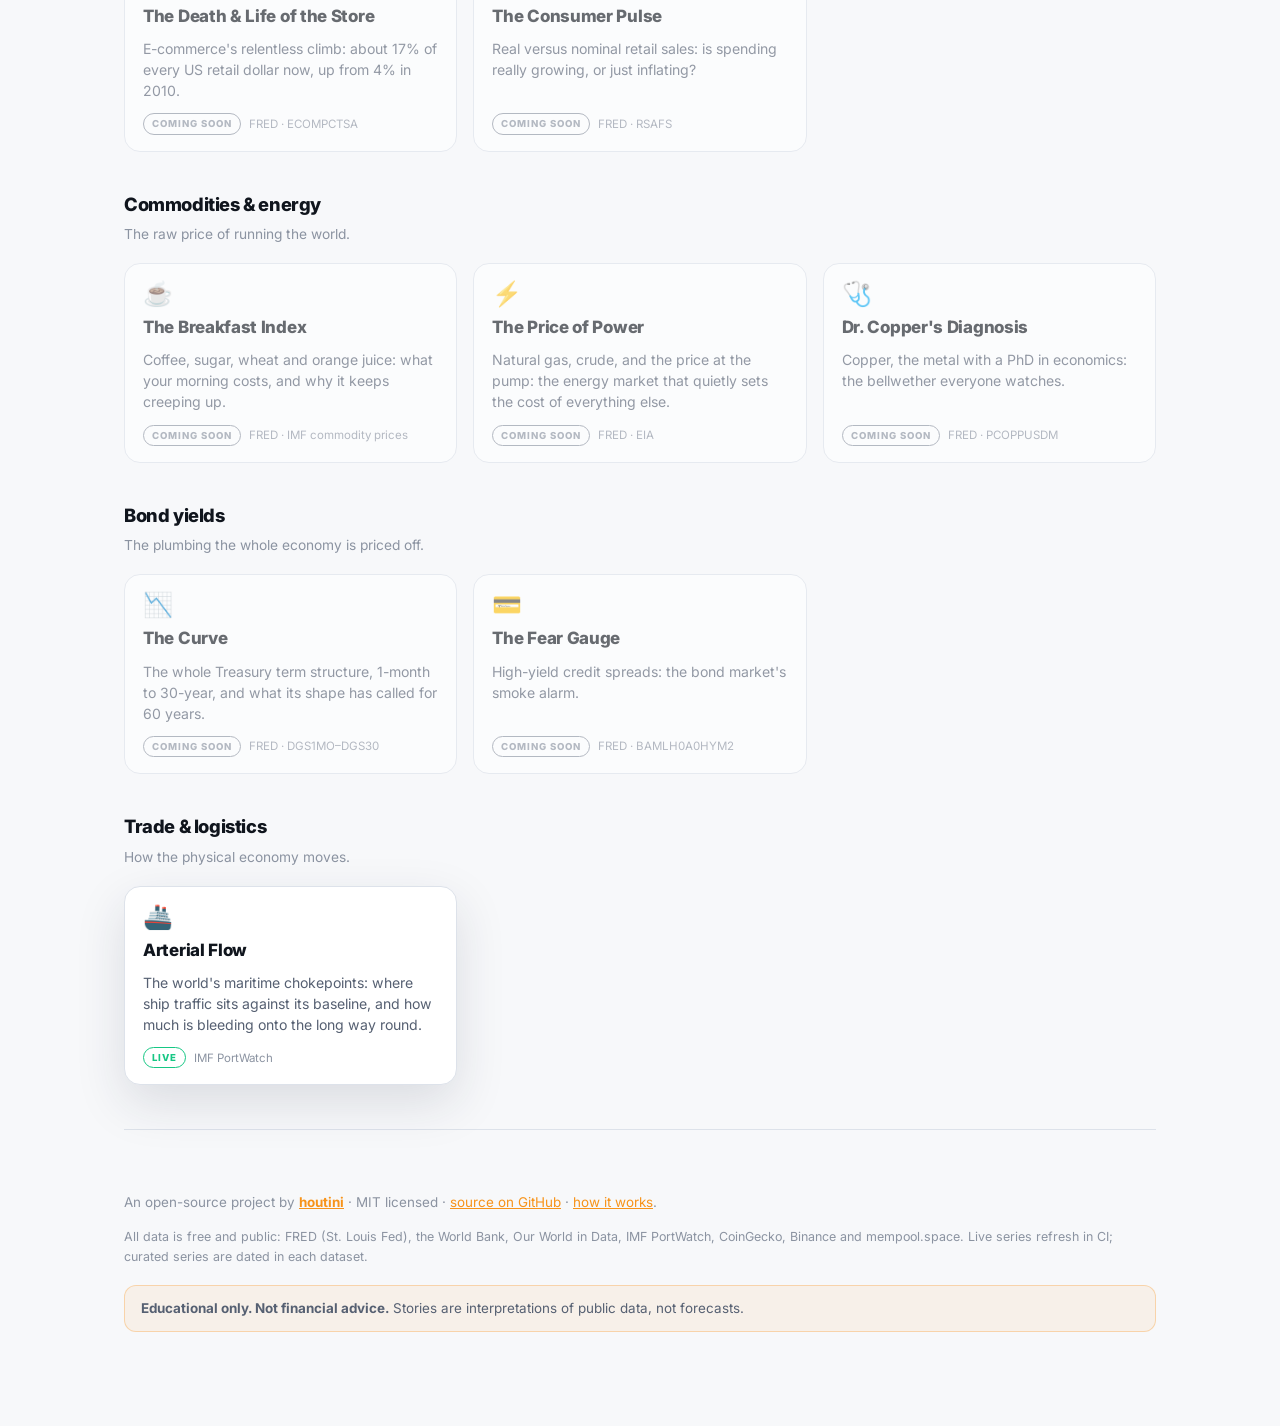
==== commit 8b4bea70: "Repo-wide language review: rewrite prose in the author's voice Applied a consistent voice pass to al" ====
--- a/index.html
+++ b/index.html
@@ -93,7 +93,7 @@
   <header class="hub-header reveal">
     <p class="kicker"><a href="https://houtini.com" target="_blank" rel="noopener">HOUTINI</a></p>
     <h1>Free macro,<br>told as <span class="accent">data stories</span>.</h1>
-    <p class="lede">No-paywall charts about the world economy — markets, work, prices, retail, commodities, energy and the bond market. Every page hydrates in your browser from public data (FRED, the World Bank, Our World in Data); every source is free, and the code is open.</p>
+    <p class="lede">Free, no-paywall charts about the world economy: jobs, prices, retail, commodities, energy, the bond market. Every page builds itself in your browser from public data (FRED, the World Bank, Our World in Data — all free), and the whole thing is open source. No sign-ups, nothing behind a wall.</p>
     <nav class="themenav">
       <a href="#markets">Markets</a>
       <a href="#employment">Employment</a>
@@ -109,7 +109,7 @@
   <!-- MARKETS -->
   <section class="theme-sec reveal" id="markets">
     <h2>Markets &amp; valuation</h2>
-    <p class="th-sub">Where prices sit against history — and what the smart money is doing.</p>
+    <p class="th-sub">Where prices sit against their own history, and what the patient money is doing about it.</p>
     <div class="cards">
       <a class="scard" href="dashboard.html">
         <div class="ic">🟠</div>
@@ -120,7 +120,7 @@
       <a class="scard" href="dashboards/music-stops/index.html">
         <div class="ic">🎵</div>
         <div class="t">When Does the Music Stop?</div>
-        <div class="hook">Five bubble warning lights — CAPE, the Buffett Indicator, concentration, the yield curve, dry powder — and the trigger window.</div>
+        <div class="hook">Five bubble warning lights (CAPE, the Buffett Indicator, concentration, the yield curve, dry powder) and the window where they could matter.</div>
         <div class="meta"><span class="badge live">Live</span><span class="srcline">FRED · multpl · Shiller</span></div>
       </a>
     </div>
@@ -140,7 +140,7 @@
       <div class="scard soon">
         <div class="ic">🔁</div>
         <div class="t">The Quit Economy</div>
-        <div class="hook">Job openings vs quits — the labour market's temperature, and what it says before a downturn.</div>
+        <div class="hook">Job openings versus quits: the labour market's temperature, and what it tends to say before a downturn.</div>
         <div class="meta"><span class="badge soon">Coming soon</span><span class="srcline">FRED · JOLTS</span></div>
       </div>
     </div>
@@ -149,12 +149,12 @@
   <!-- LIFESTYLE -->
   <section class="theme-sec reveal" id="lifestyle">
     <h2>Lifestyle</h2>
-    <p class="th-sub">The cost — and shape — of a modern life.</p>
+    <p class="th-sub">The cost (and the shape) of a modern life.</p>
     <div class="cards">
       <div class="scard soon">
         <div class="ic">🏷️</div>
         <div class="t">What Got Cheaper, What Got Dearer</div>
-        <div class="hook">TVs collapsed, software went near-free — while college, healthcare and childcare soared. Price change by category since 2000.</div>
+        <div class="hook">TVs collapsed and software went near-free, while college, healthcare and childcare went the other way. Price change by category since 2000.</div>
         <div class="meta"><span class="badge soon">Coming soon</span><span class="srcline">FRED · CPI components</span></div>
       </div>
       <div class="scard soon">
@@ -169,18 +169,18 @@
   <!-- RETAIL -->
   <section class="theme-sec reveal" id="retail">
     <h2>Retail</h2>
-    <p class="th-sub">Where the money actually gets spent.</p>
+    <p class="th-sub">Where the money ends up being spent.</p>
     <div class="cards">
       <div class="scard soon">
         <div class="ic">🛒</div>
         <div class="t">The Death &amp; Life of the Store</div>
-        <div class="hook">E-commerce's relentless climb — now ~17% of every US retail dollar, up from 4% in 2010.</div>
+        <div class="hook">E-commerce's relentless climb: about 17% of every US retail dollar now, up from 4% in 2010.</div>
         <div class="meta"><span class="badge soon">Coming soon</span><span class="srcline">FRED · ECOMPCTSA</span></div>
       </div>
       <div class="scard soon">
         <div class="ic">📈</div>
         <div class="t">The Consumer Pulse</div>
-        <div class="hook">Real vs nominal retail sales — is spending actually growing, or just inflating?</div>
+        <div class="hook">Real versus nominal retail sales: is spending really growing, or just inflating?</div>
         <div class="meta"><span class="badge soon">Coming soon</span><span class="srcline">FRED · RSAFS</span></div>
       </div>
     </div>
@@ -194,19 +194,19 @@
       <div class="scard soon">
         <div class="ic">☕</div>
         <div class="t">The Breakfast Index</div>
-        <div class="hook">Coffee, sugar, wheat and orange juice — what your morning costs, and why it keeps climbing.</div>
+        <div class="hook">Coffee, sugar, wheat and orange juice: what your morning costs, and why it keeps creeping up.</div>
         <div class="meta"><span class="badge soon">Coming soon</span><span class="srcline">FRED · IMF commodity prices</span></div>
       </div>
       <div class="scard soon">
         <div class="ic">⚡</div>
         <div class="t">The Price of Power</div>
-        <div class="hook">Natural gas, crude, and the price at the pump — the energy market that sets the cost of everything else.</div>
+        <div class="hook">Natural gas, crude, and the price at the pump: the energy market that quietly sets the cost of everything else.</div>
         <div class="meta"><span class="badge soon">Coming soon</span><span class="srcline">FRED · EIA</span></div>
       </div>
       <div class="scard soon">
         <div class="ic">🩺</div>
         <div class="t">Dr. Copper's Diagnosis</div>
-        <div class="hook">The metal with a PhD in economics — copper as the global bellwether.</div>
+        <div class="hook">Copper, the metal with a PhD in economics: the bellwether everyone watches.</div>
         <div class="meta"><span class="badge soon">Coming soon</span><span class="srcline">FRED · PCOPPUSDM</span></div>
       </div>
     </div>
@@ -220,13 +220,13 @@
       <div class="scard soon">
         <div class="ic">📉</div>
         <div class="t">The Curve</div>
-        <div class="hook">The whole Treasury term structure, 1-month to 30-year — and what its shape has predicted for 60 years.</div>
+        <div class="hook">The whole Treasury term structure, 1-month to 30-year, and what its shape has called for 60 years.</div>
         <div class="meta"><span class="badge soon">Coming soon</span><span class="srcline">FRED · DGS1MO–DGS30</span></div>
       </div>
       <div class="scard soon">
         <div class="ic">💳</div>
         <div class="t">The Fear Gauge</div>
-        <div class="hook">High-yield credit spreads — the bond market's smoke alarm.</div>
+        <div class="hook">High-yield credit spreads: the bond market's smoke alarm.</div>
         <div class="meta"><span class="badge soon">Coming soon</span><span class="srcline">FRED · BAMLH0A0HYM2</span></div>
       </div>
     </div>
@@ -240,7 +240,7 @@
       <a class="scard" href="dashboards/maritime/index.html">
         <div class="ic">🚢</div>
         <div class="t">Arterial Flow</div>
-        <div class="hook">The world's maritime chokepoints — where ship transits sit versus baseline, and how much traffic is bleeding onto longer routes.</div>
+        <div class="hook">The world's maritime chokepoints: where ship traffic sits against its baseline, and how much is bleeding onto the long way round.</div>
         <div class="meta"><span class="badge live">Live</span><span class="srcline">IMF PortWatch</span></div>
       </a>
     </div>
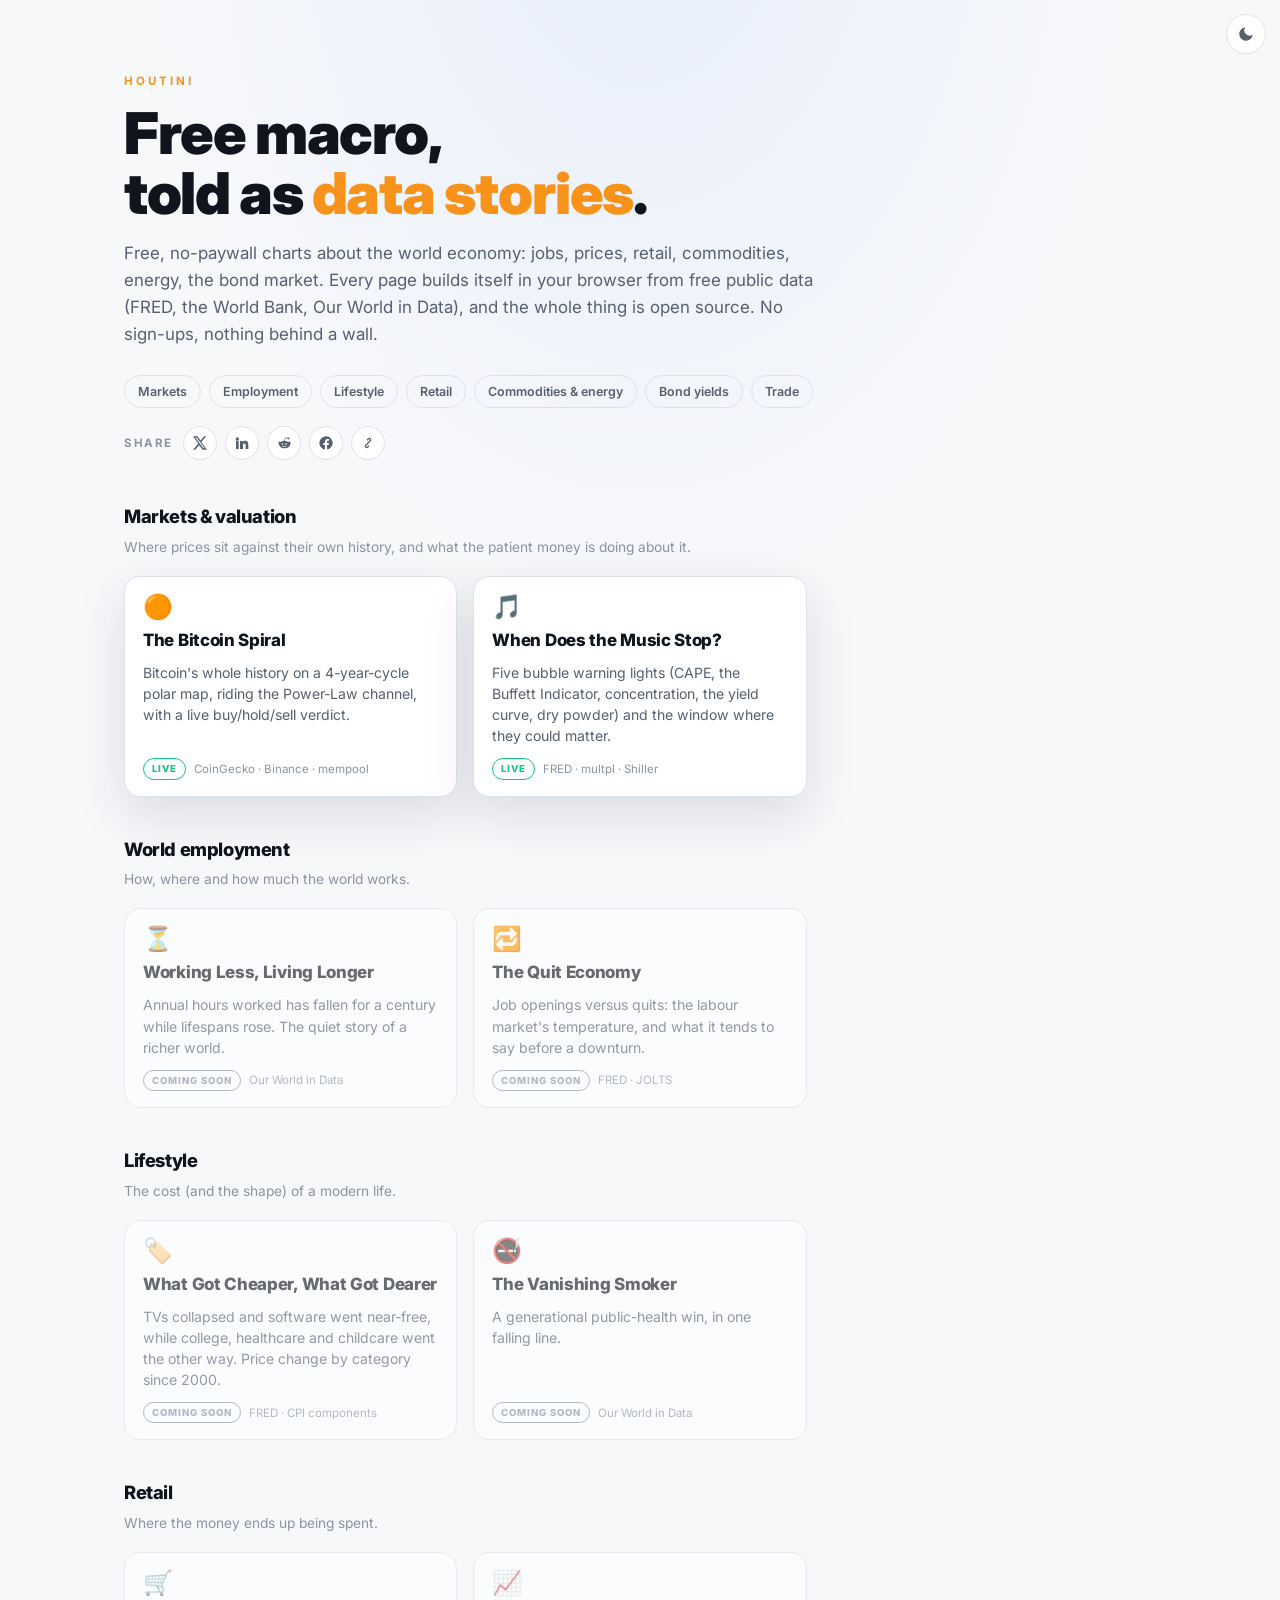
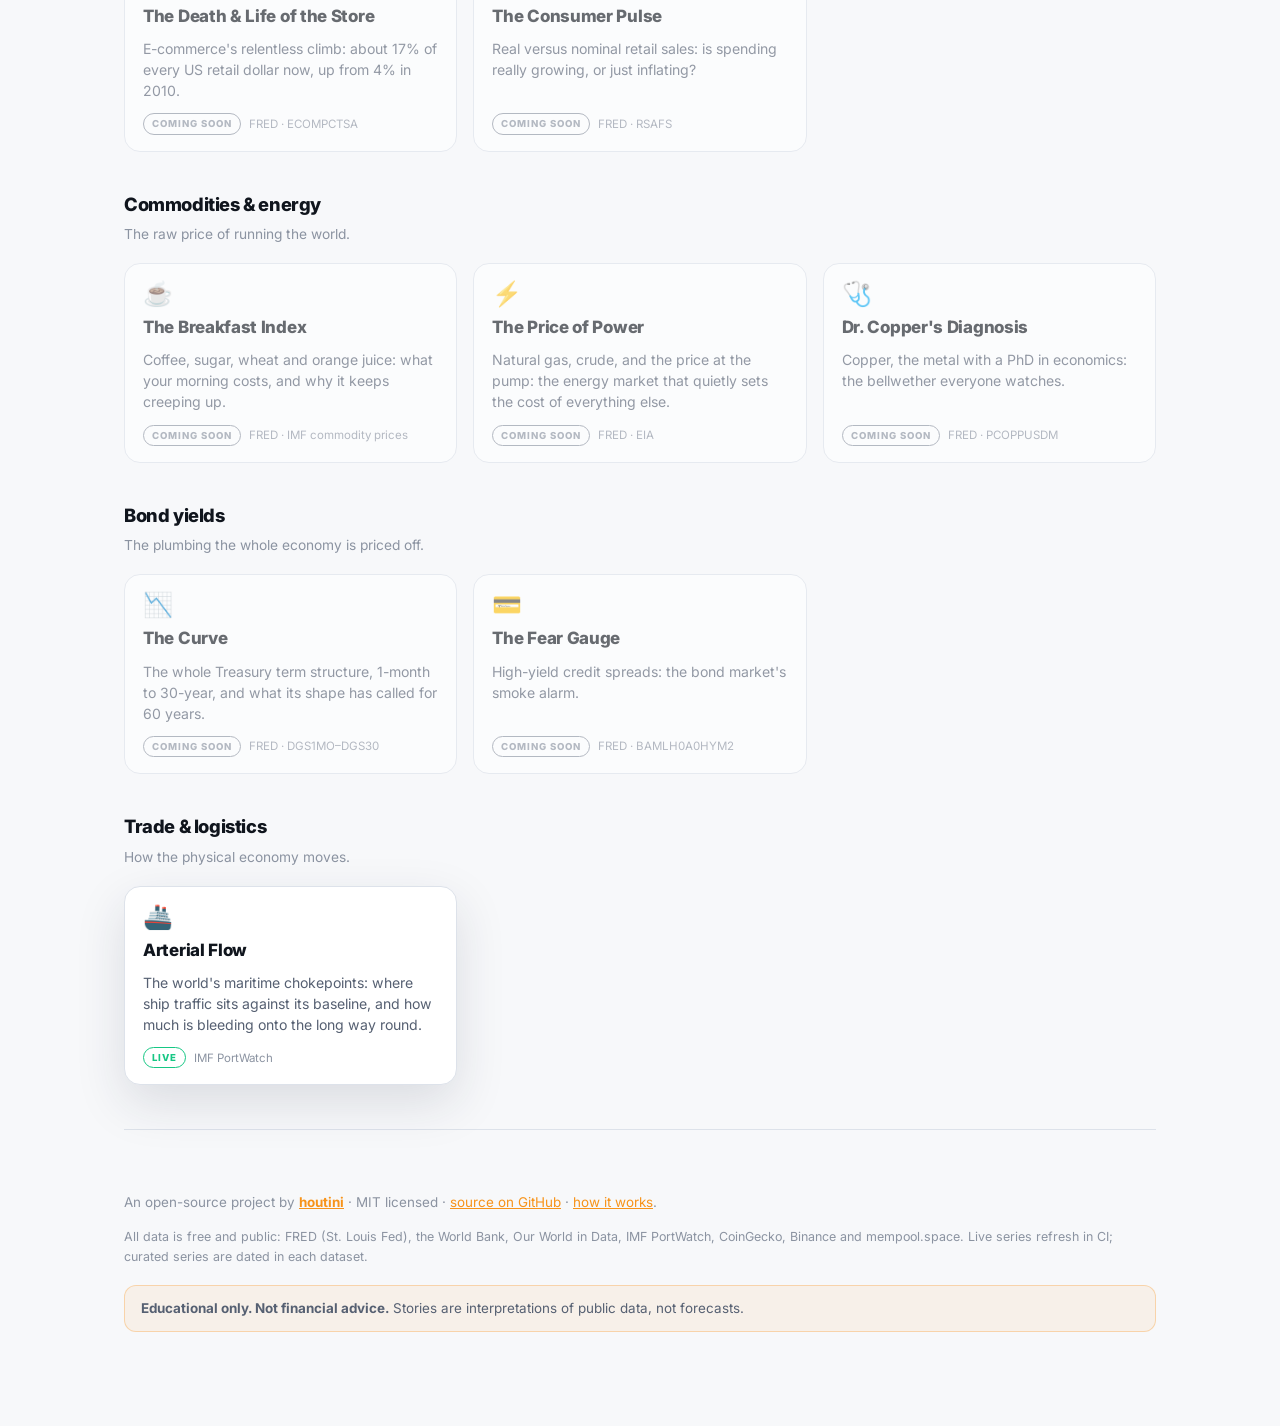
==== commit ccc700b6: "Voice review fixes: drop a reintroduced em-dash and "genuinely" From the /code-review pass against t" ====
--- a/index.html
+++ b/index.html
@@ -93,7 +93,7 @@
   <header class="hub-header reveal">
     <p class="kicker"><a href="https://houtini.com" target="_blank" rel="noopener">HOUTINI</a></p>
     <h1>Free macro,<br>told as <span class="accent">data stories</span>.</h1>
-    <p class="lede">Free, no-paywall charts about the world economy: jobs, prices, retail, commodities, energy, the bond market. Every page builds itself in your browser from public data (FRED, the World Bank, Our World in Data — all free), and the whole thing is open source. No sign-ups, nothing behind a wall.</p>
+    <p class="lede">Free, no-paywall charts about the world economy: jobs, prices, retail, commodities, energy, the bond market. Every page builds itself in your browser from free public data (FRED, the World Bank, Our World in Data), and the whole thing is open source. No sign-ups, nothing behind a wall.</p>
     <nav class="themenav">
       <a href="#markets">Markets</a>
       <a href="#employment">Employment</a>
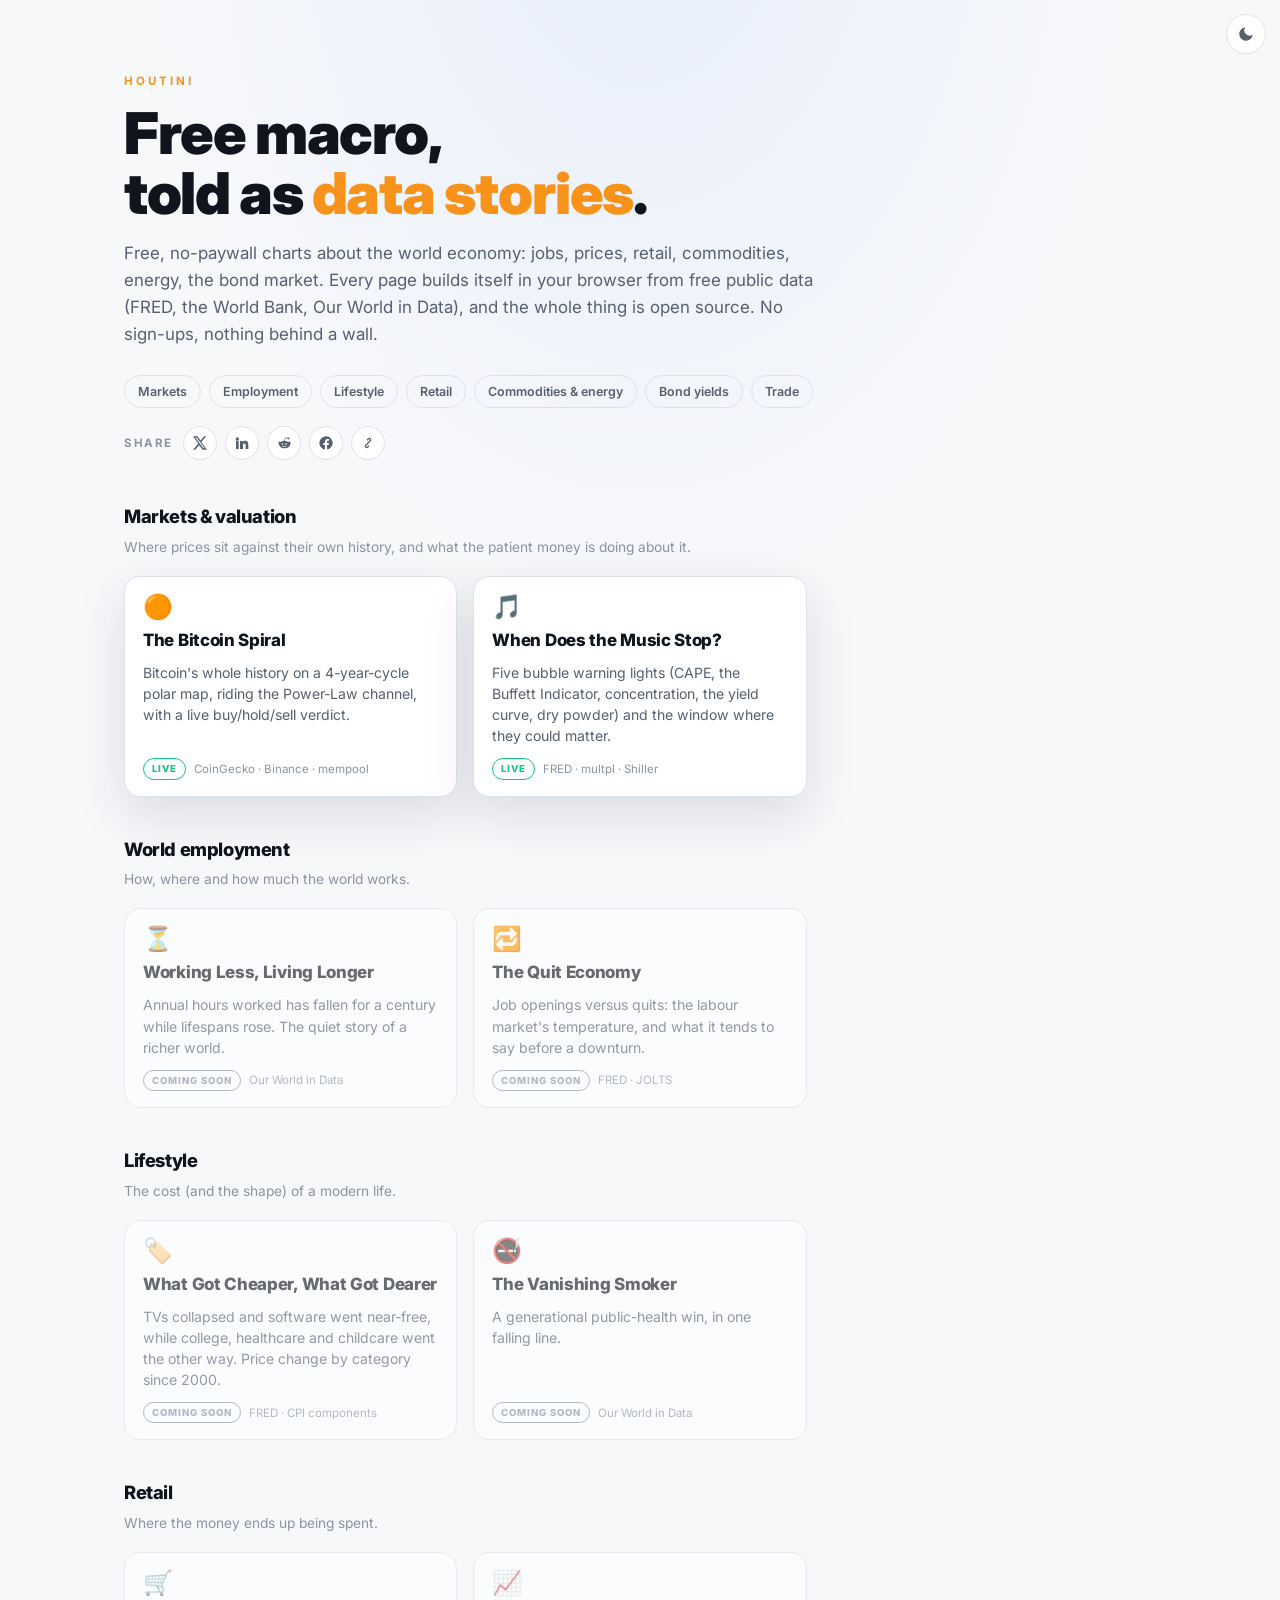
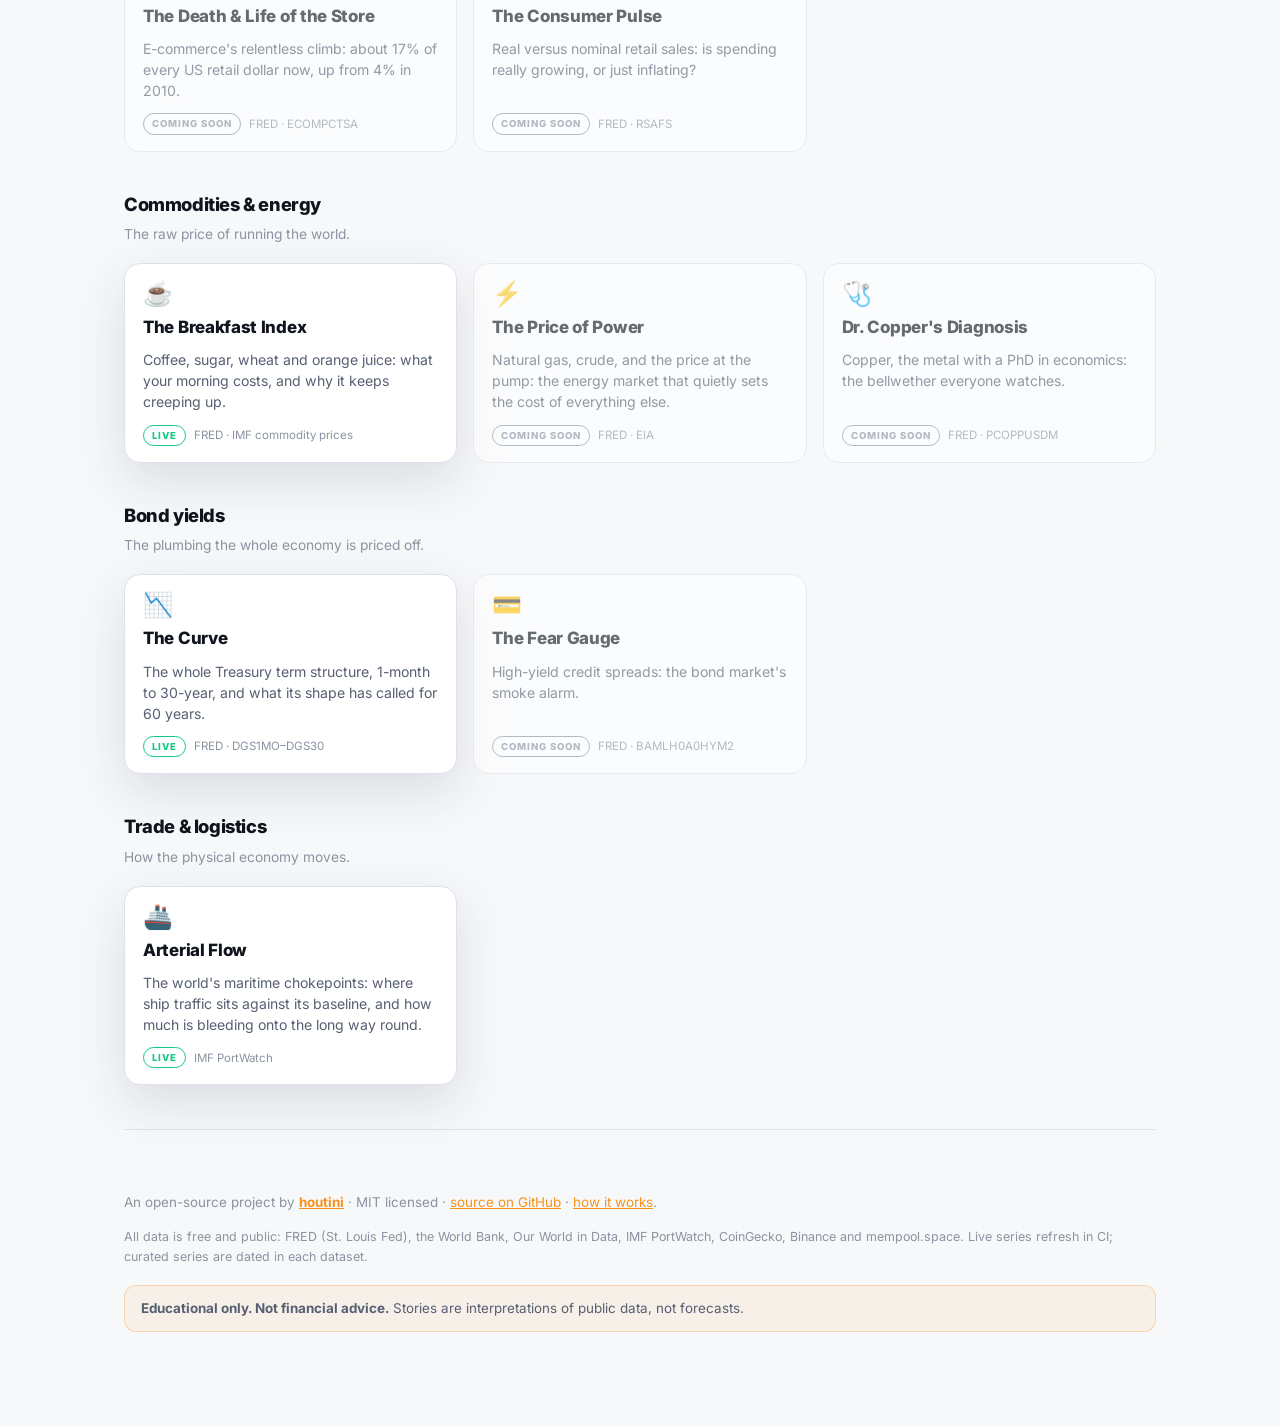
==== commit 3e4b06cc: "Add The Curve and The Breakfast Index dashboards (+ favicon, breadcrumbs) First two launch-wave stor" ====
--- a/index.html
+++ b/index.html
@@ -3,6 +3,7 @@
 <head>
 <meta charset="utf-8">
 <meta name="viewport" content="width=device-width, initial-scale=1">
+<link rel="icon" type="image/svg+xml" href="favicon.svg">
 <title>Mandala · free macro data stories by houtini</title>
 <meta name="description" content="Free, no-paywall data stories about the world economy — markets, work, prices, retail, commodities, energy and bond yields. Every chart hydrates from public data; every source is free.">
 <meta property="og:type" content="website">
@@ -80,6 +81,26 @@
           "creator": { "@id": "https://houtini.com/#org" },
           "isAccessibleForFree": true,
           "license": "https://opensource.org/licenses/MIT"
+        },
+        {
+          "@type": "Dataset",
+          "name": "The Curve — US Treasury yield curve & spreads",
+          "description": "The US Treasury term structure (1-month to 30-year), the 10Y-2Y spread through its inversion and re-steepening, and the NY Fed recession probability.",
+          "url": "https://richybaxter.github.io/Mandala/dashboards/the-curve/",
+          "keywords": ["Treasury yield curve", "yield curve inversion", "2s10s spread", "recession probability"],
+          "creator": { "@id": "https://houtini.com/#org" },
+          "isAccessibleForFree": true,
+          "license": "https://opensource.org/licenses/MIT"
+        },
+        {
+          "@type": "Dataset",
+          "name": "The Breakfast Index — coffee, sugar, wheat & orange juice prices",
+          "description": "Global commodity prices for breakfast staples, indexed to 2015, with the change since 2015 by item.",
+          "url": "https://richybaxter.github.io/Mandala/dashboards/breakfast-index/",
+          "keywords": ["commodity prices", "coffee price", "orange juice price", "food inflation"],
+          "creator": { "@id": "https://houtini.com/#org" },
+          "isAccessibleForFree": true,
+          "license": "https://opensource.org/licenses/MIT"
         }
       ]
     }
@@ -191,12 +212,12 @@
     <h2>Commodities &amp; energy</h2>
     <p class="th-sub">The raw price of running the world.</p>
     <div class="cards">
-      <div class="scard soon">
+      <a class="scard" href="dashboards/breakfast-index/index.html">
         <div class="ic">☕</div>
         <div class="t">The Breakfast Index</div>
         <div class="hook">Coffee, sugar, wheat and orange juice: what your morning costs, and why it keeps creeping up.</div>
-        <div class="meta"><span class="badge soon">Coming soon</span><span class="srcline">FRED · IMF commodity prices</span></div>
-      </div>
+        <div class="meta"><span class="badge live">Live</span><span class="srcline">FRED · IMF commodity prices</span></div>
+      </a>
       <div class="scard soon">
         <div class="ic">⚡</div>
         <div class="t">The Price of Power</div>
@@ -217,12 +238,12 @@
     <h2>Bond yields</h2>
     <p class="th-sub">The plumbing the whole economy is priced off.</p>
     <div class="cards">
-      <div class="scard soon">
+      <a class="scard" href="dashboards/the-curve/index.html">
         <div class="ic">📉</div>
         <div class="t">The Curve</div>
         <div class="hook">The whole Treasury term structure, 1-month to 30-year, and what its shape has called for 60 years.</div>
-        <div class="meta"><span class="badge soon">Coming soon</span><span class="srcline">FRED · DGS1MO–DGS30</span></div>
-      </div>
+        <div class="meta"><span class="badge live">Live</span><span class="srcline">FRED · DGS1MO–DGS30</span></div>
+      </a>
       <div class="scard soon">
         <div class="ic">💳</div>
         <div class="t">The Fear Gauge</div>
--- a/assets/macro.css
+++ b/assets/macro.css
@@ -31,6 +31,12 @@
 }
 .wrap { max-width:1080px; margin:0 auto; padding:0 24px; }
 a { color:var(--btc); }
+
+/* breadcrumb */
+.crumbs { font-size:.78rem; font-weight:600; color:var(--faint); letter-spacing:.3px; margin:0 0 14px; }
+.crumbs a { color:var(--btc); text-decoration:none; }
+.crumbs a:hover { text-decoration:underline; }
+.crumbs .sep { color:var(--faint); margin:0 7px; }
 
 /* light/dark toggle (auto-injected by macro.js) */
 .theme-toggle { position:fixed; top:14px; right:14px; z-index:70; width:40px; height:40px;
@@ -120,6 +126,11 @@
 .reveal.in { opacity:1; transform:none; }
 @media (prefers-reduced-motion: reduce){ .reveal { opacity:1; transform:none; transition:none; } .scrollcue{ animation:none; } }
 
+/* ---------- authority source link under a chart ---------- */
+.srclink { margin:12px 0 0; font-size:.78rem; color:var(--faint); }
+.srclink a { color:var(--muted); text-decoration:none; border-bottom:1px dotted var(--border); }
+.srclink a:hover { color:var(--btc); border-color:var(--btc); }
+
 /* ---------- share bar ---------- */
 .share { display:flex; align-items:center; gap:8px; flex-wrap:wrap; }
 .share .lbl { color:var(--faint); font-size:.72rem; font-weight:700; letter-spacing:1.5px; text-transform:uppercase; margin-right:2px; }
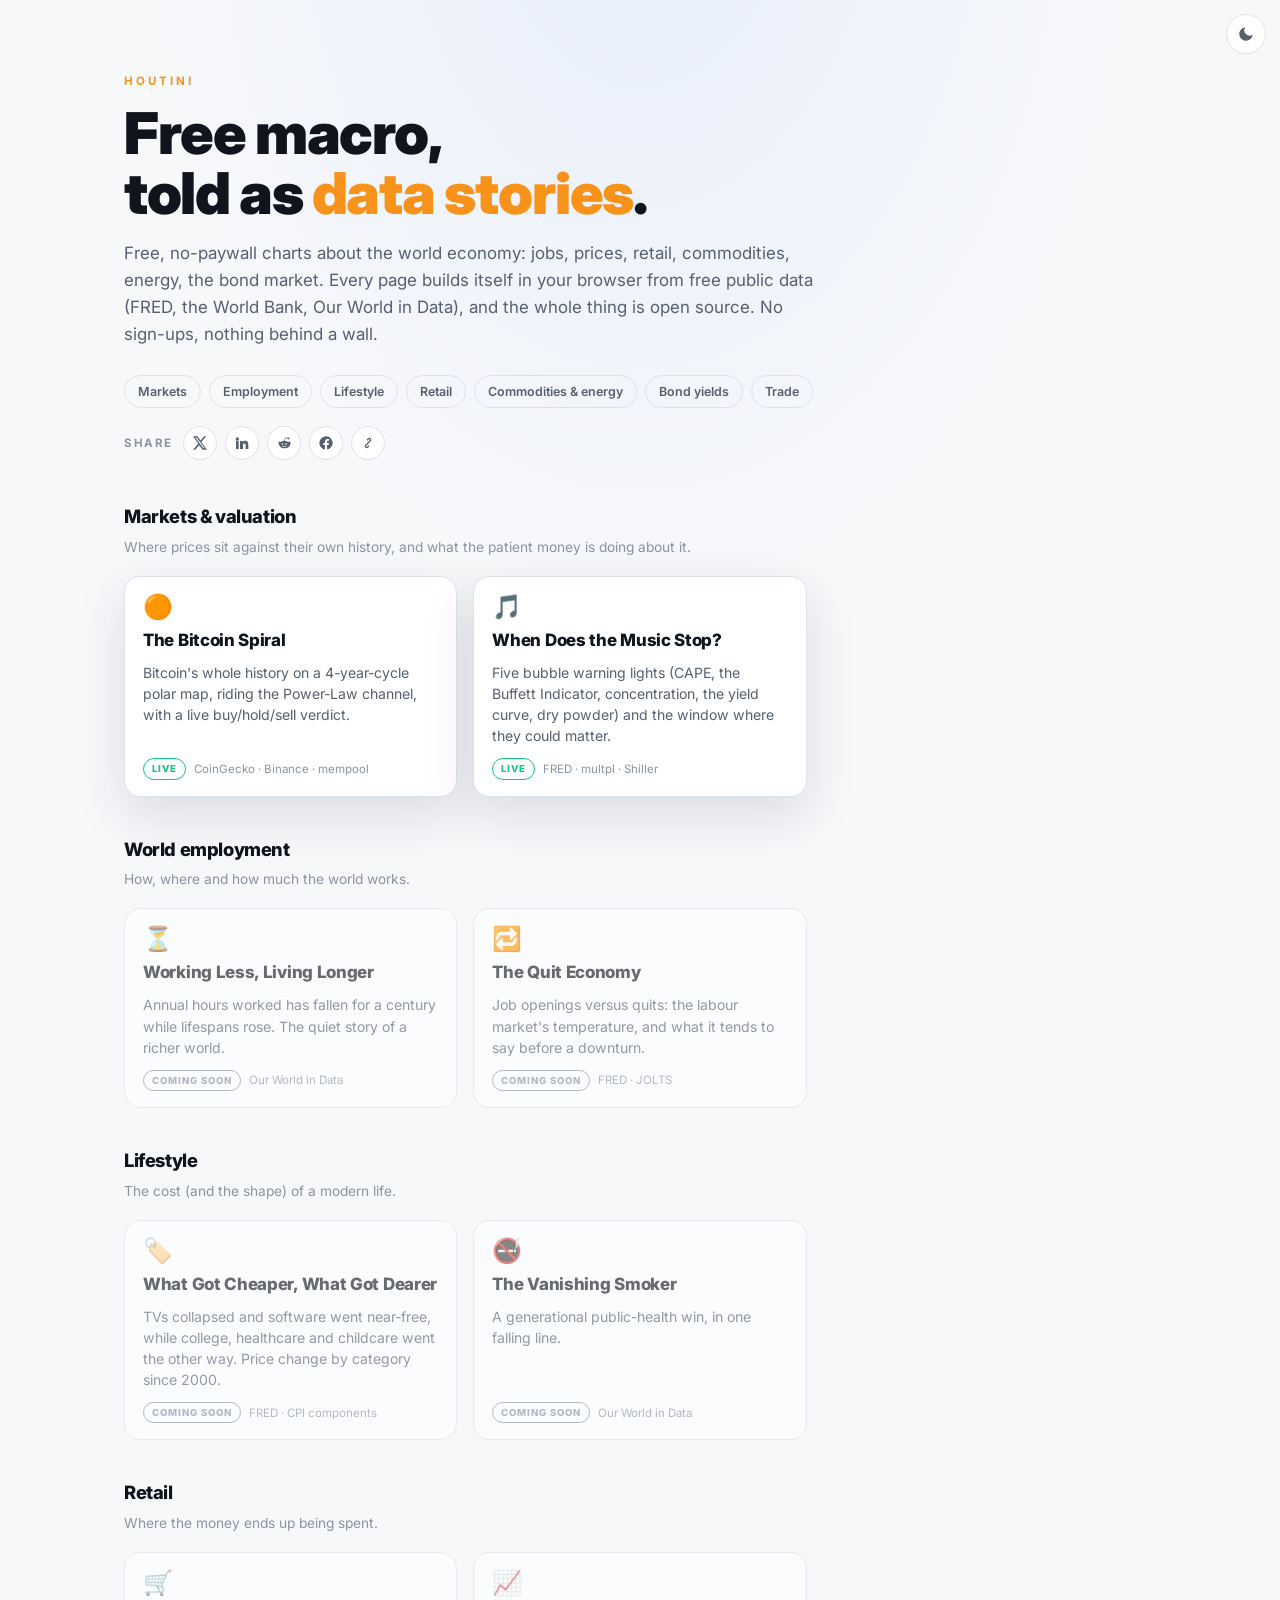
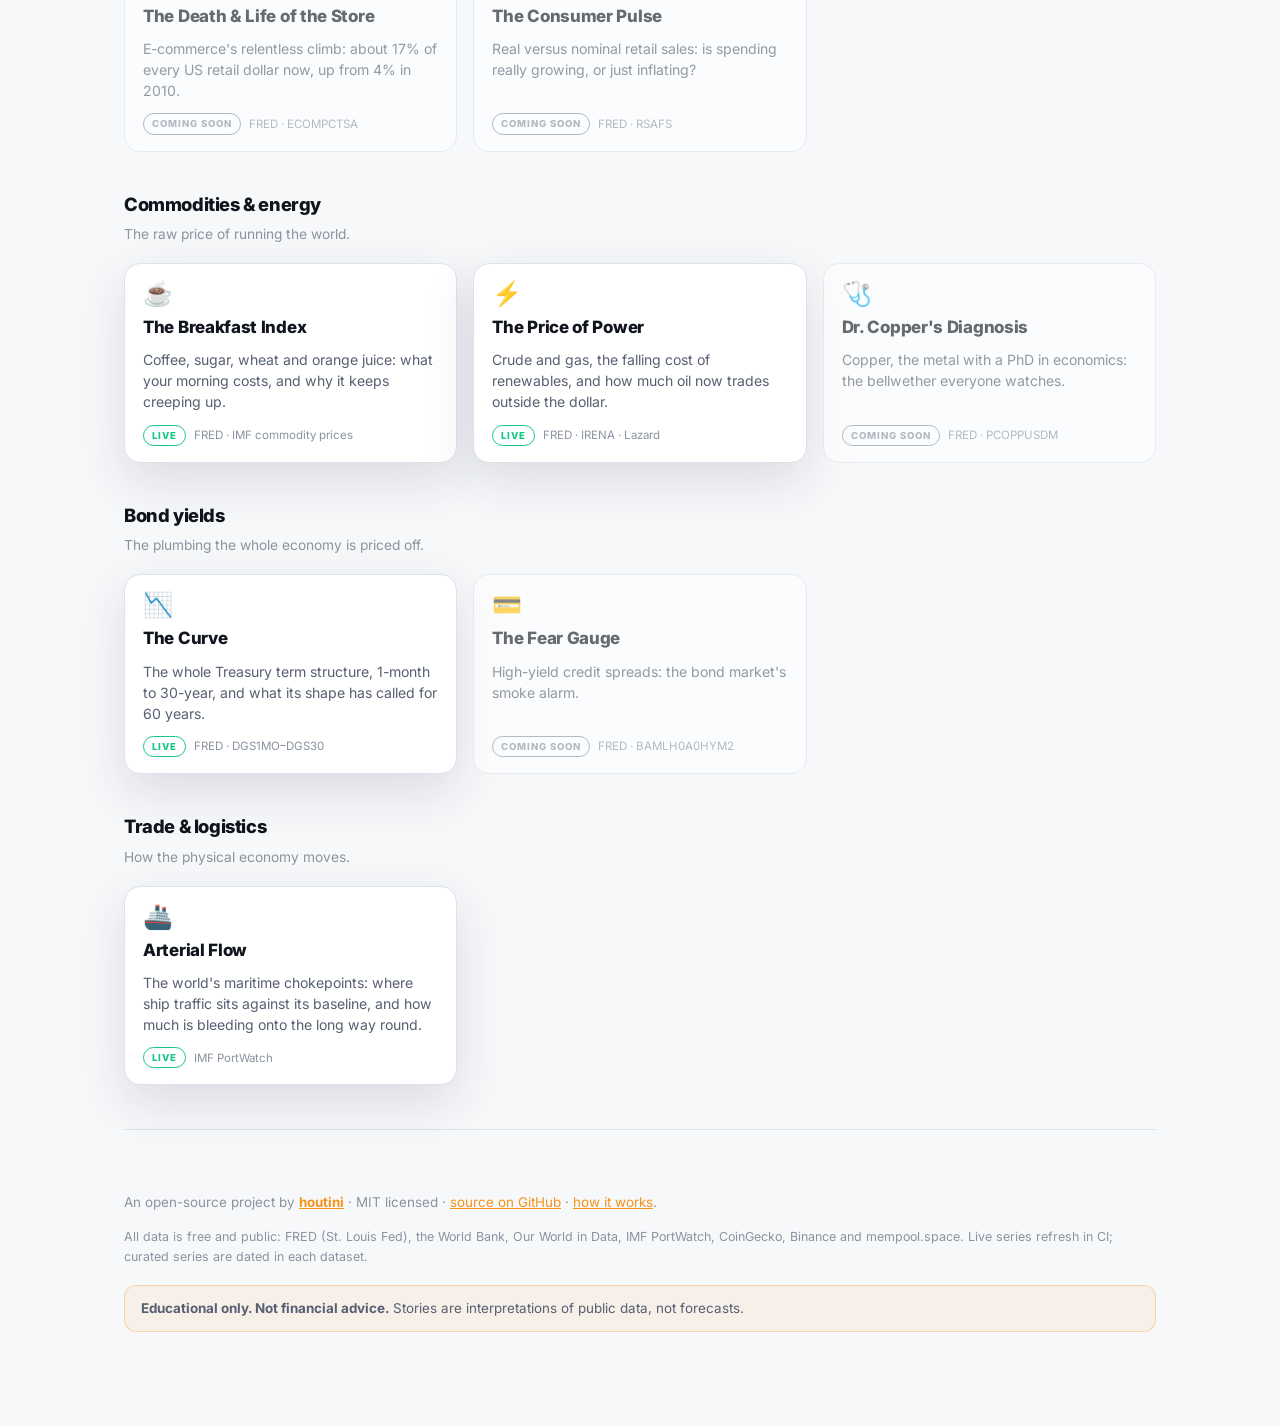
==== commit 6cfc6529: "Add The Price of Power energy dashboard A new data story on the scaffold pattern, with three chapter" ====
--- a/index.html
+++ b/index.html
@@ -5,7 +5,7 @@
 <meta name="viewport" content="width=device-width, initial-scale=1">
 <link rel="icon" type="image/svg+xml" href="favicon.svg">
 <title>Mandala · free macro data stories by houtini</title>
-<meta name="description" content="Free, no-paywall data stories about the world economy — markets, work, prices, retail, commodities, energy and bond yields. Every chart hydrates from public data; every source is free.">
+<meta name="description" content="Free, no-paywall charts on the world economy: markets, jobs, prices, retail, commodities, energy and bond yields. Built from public data, all free.">
 <meta property="og:type" content="website">
 <meta property="og:url" content="https://richybaxter.github.io/Mandala/">
 <meta property="og:title" content="Mandala · free macro data stories">
@@ -101,6 +101,16 @@
           "creator": { "@id": "https://houtini.com/#org" },
           "isAccessibleForFree": true,
           "license": "https://opensource.org/licenses/MIT"
+        },
+        {
+          "@type": "Dataset",
+          "name": "The Price of Power — energy prices, renewable costs & oil's currency",
+          "description": "Crude, natural gas and gasoline prices indexed over time; the levelised cost of solar, wind, gas and coal; and an estimate of how much oil trade settles outside the US dollar.",
+          "url": "https://richybaxter.github.io/Mandala/dashboards/the-price-of-power/",
+          "keywords": ["oil price", "natural gas price", "levelised cost of electricity", "renewable energy cost", "de-dollarisation"],
+          "creator": { "@id": "https://houtini.com/#org" },
+          "isAccessibleForFree": true,
+          "license": "https://opensource.org/licenses/MIT"
         }
       ]
     }
@@ -218,12 +228,12 @@
         <div class="hook">Coffee, sugar, wheat and orange juice: what your morning costs, and why it keeps creeping up.</div>
         <div class="meta"><span class="badge live">Live</span><span class="srcline">FRED · IMF commodity prices</span></div>
       </a>
-      <div class="scard soon">
+      <a class="scard" href="dashboards/the-price-of-power/index.html">
         <div class="ic">⚡</div>
         <div class="t">The Price of Power</div>
-        <div class="hook">Natural gas, crude, and the price at the pump: the energy market that quietly sets the cost of everything else.</div>
-        <div class="meta"><span class="badge soon">Coming soon</span><span class="srcline">FRED · EIA</span></div>
-      </div>
+        <div class="hook">Crude and gas, the falling cost of renewables, and how much oil now trades outside the dollar.</div>
+        <div class="meta"><span class="badge live">Live</span><span class="srcline">FRED · IRENA · Lazard</span></div>
+      </a>
       <div class="scard soon">
         <div class="ic">🩺</div>
         <div class="t">Dr. Copper's Diagnosis</div>
